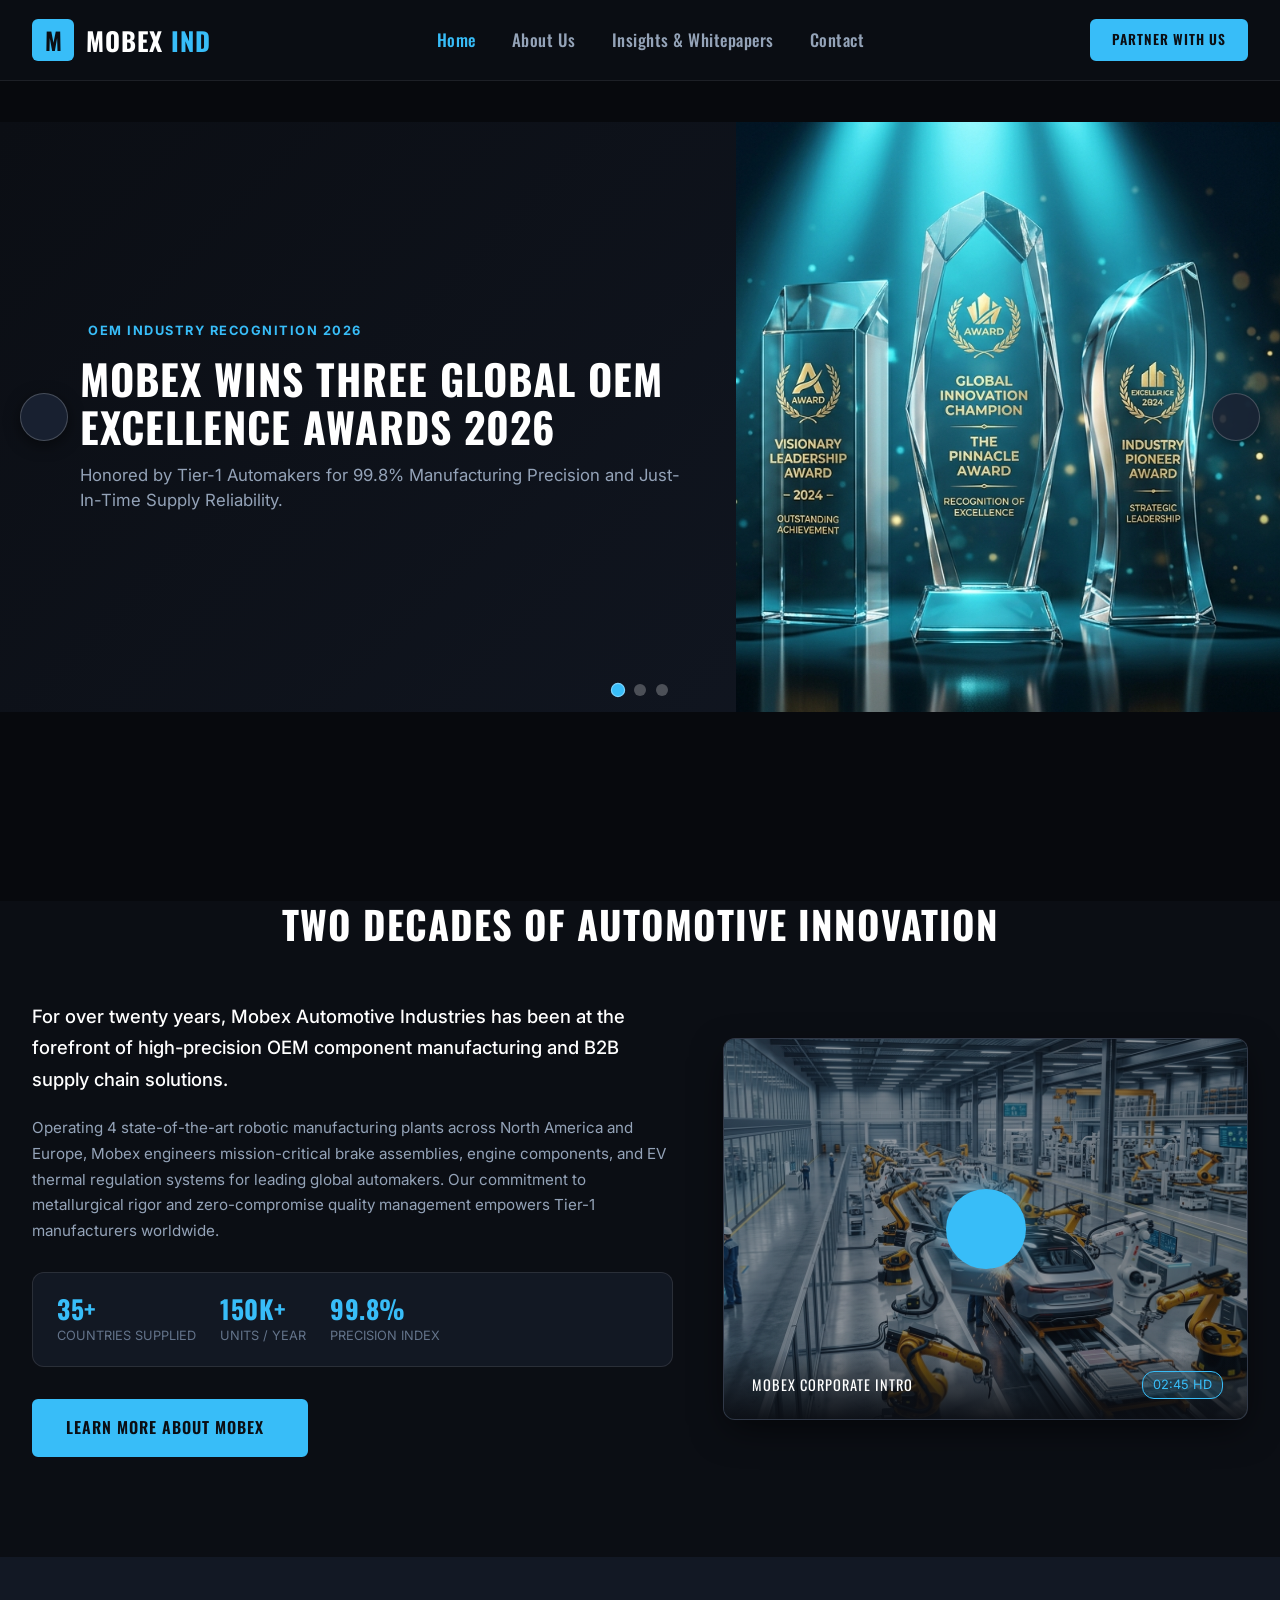
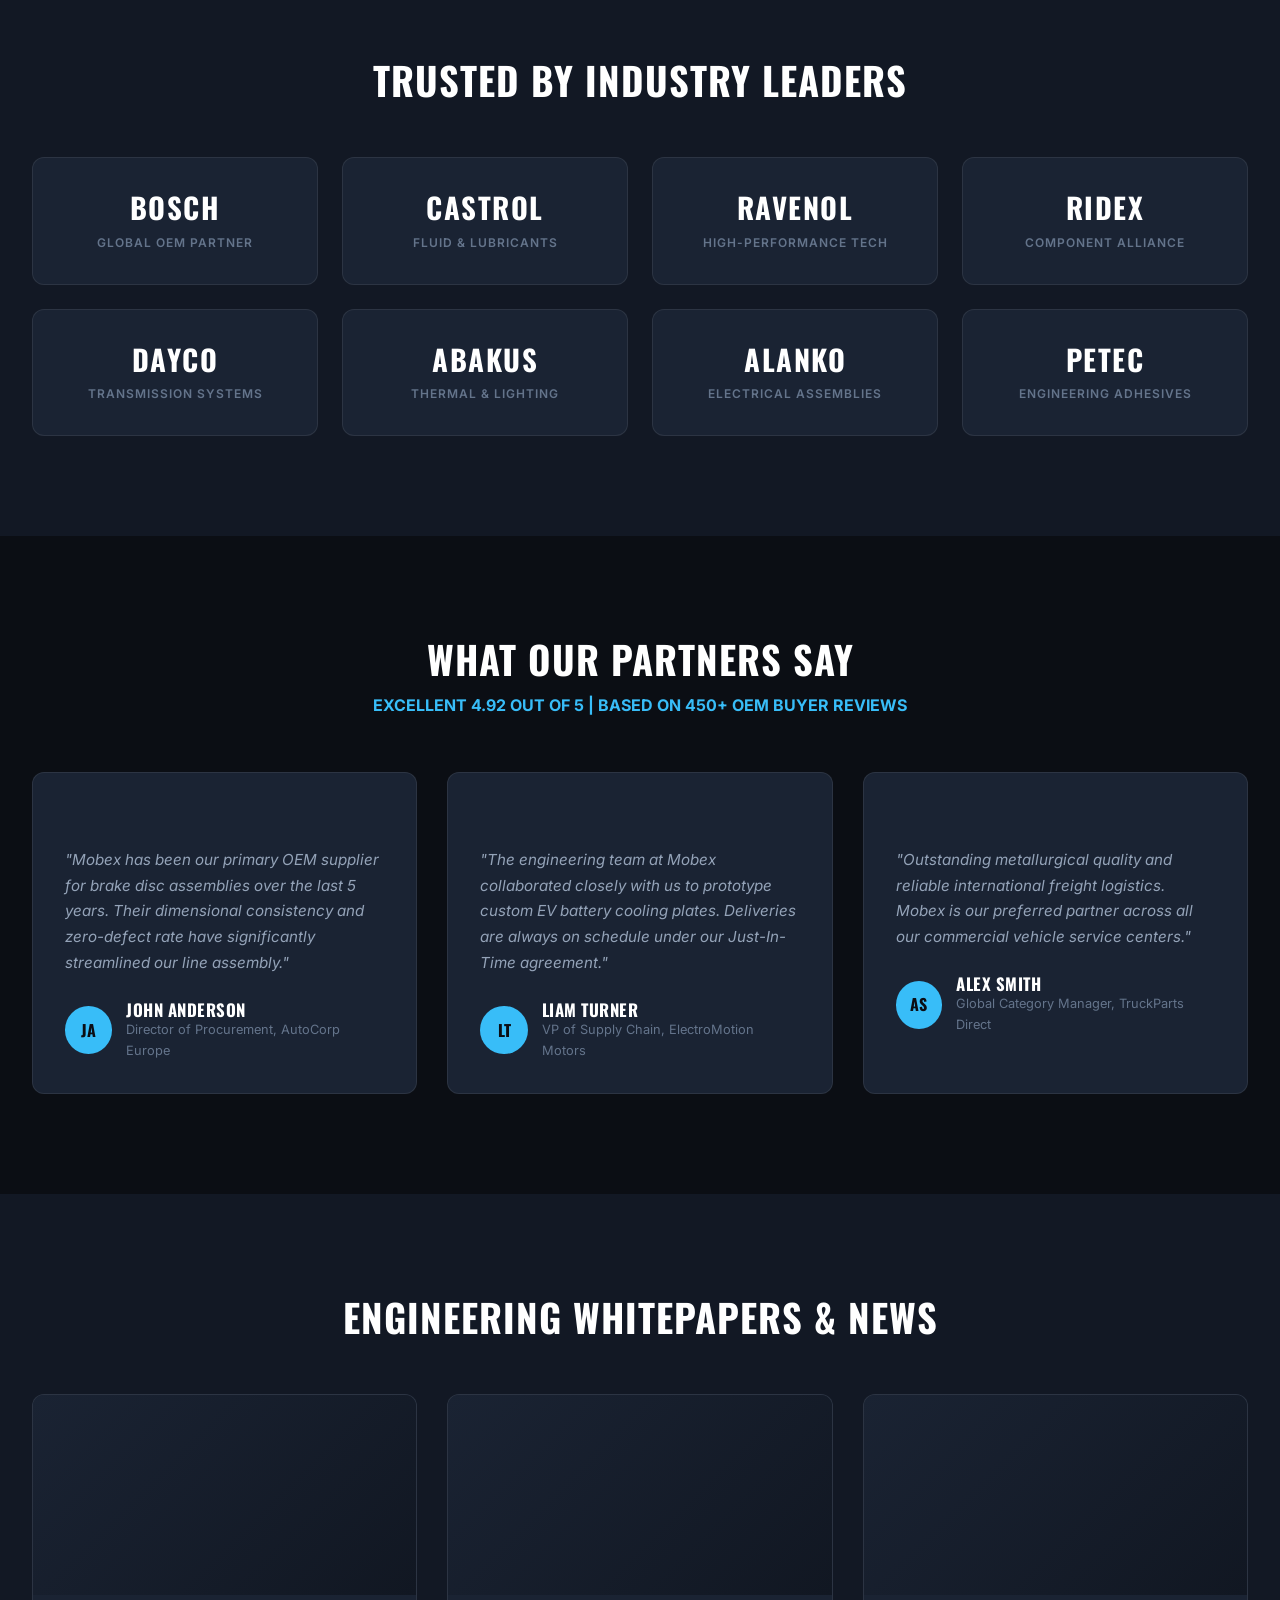
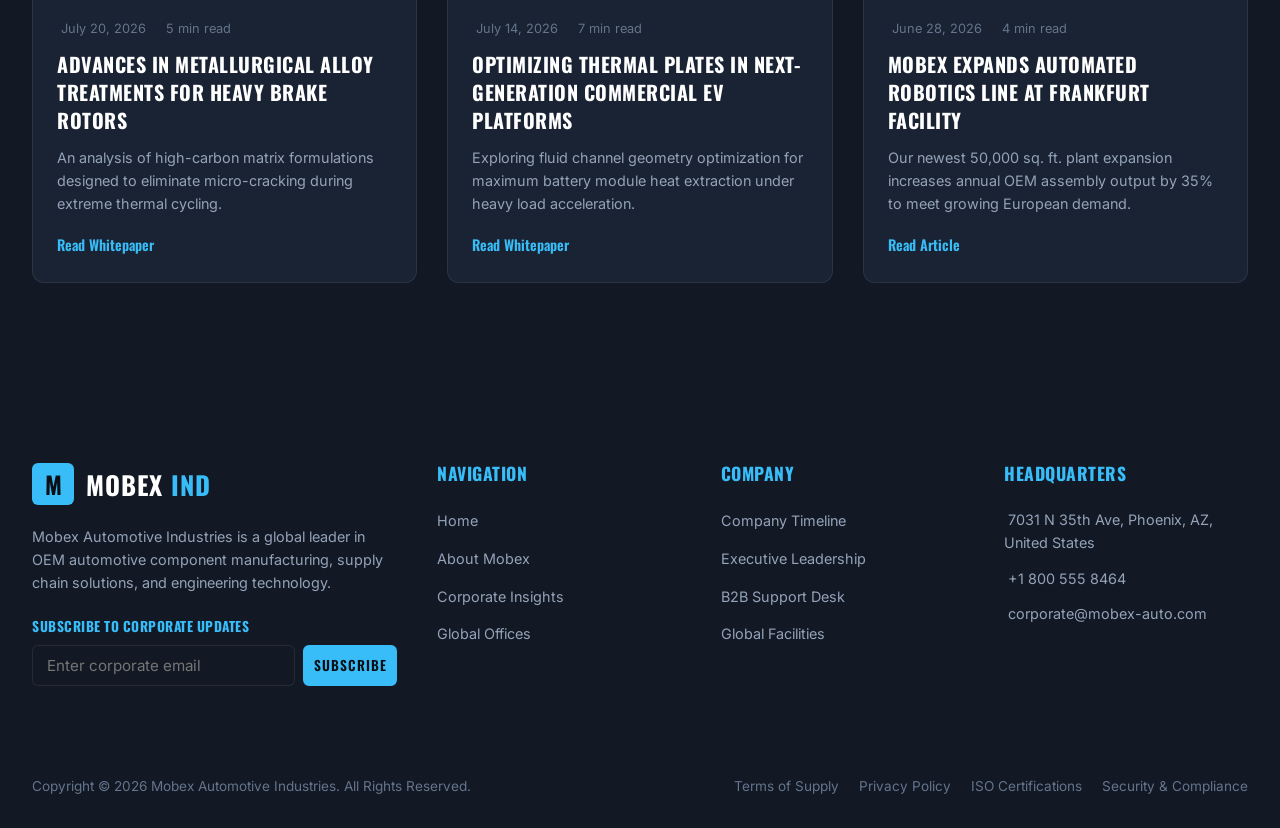
==== index.html @ 30761cf6 "Initial commit - Mobex Corporate Portfolio (Dark Theme)" ====
<!DOCTYPE html>
<html lang="en">
<head>
  <meta charset="UTF-8">
  <meta name="viewport" content="width=device-width, initial-scale=1.0">
  <title>Mobex Automotive Industries | Global OEM Auto Parts & Corporate Portfolio</title>
  <meta name="description" content="Mobex Automotive Industries is a premier manufacturer and B2B global distributor of OEM auto parts, brake assemblies, engine components, and thermal systems.">
  <link rel="stylesheet" href="css/style.css?v=2026_v100">
  <link rel="stylesheet" href="https://cdnjs.cloudflare.com/ajax/libs/font-awesome/6.4.0/css/all.min.css">
</head>
<body>

  <!-- MAIN HEADER & NAVIGATION -->
  <header class="main-header">
    <div class="container header-inner">
      <a href="index.html" class="brand-logo">
        <div class="logo-icon">M</div>
        <div class="logo-text">MOBEX <span>IND</span></div>
      </a>
      
      <nav class="nav-menu">
        <a href="index.html" class="nav-link active">Home</a>
        <a href="about.html" class="nav-link">About Us</a>
        <a href="blog-post.html" class="nav-link">Insights & Whitepapers</a>
        <a href="contact.html" class="nav-link">Contact</a>
      </nav>
      
      <div class="header-actions">
        <a href="contact.html" class="et-button small">Partner With Us</a>
      </div>
      
      <button class="mobile-menu-toggle" id="mobile-toggle-btn" aria-label="Toggle Navigation Menu">
        <i class="fa-solid fa-bars"></i>
      </button>
    </div>
  </header>

  <!-- MOBILE OFF-CANVAS DRAWER -->
  <div class="drawer-overlay" id="drawer-overlay"></div>
  <div class="mobile-drawer" id="mobile-drawer">
    <div>
      <div class="drawer-header">
        <div class="brand-logo">
          <div class="logo-icon">M</div>
          <div class="logo-text">MOBEX <span>IND</span></div>
        </div>
        <button class="drawer-close" id="drawer-close-btn" aria-label="Close Drawer"><i class="fa-solid fa-xmark"></i></button>
      </div>
      <div class="drawer-menu">
        <a href="index.html" class="drawer-link">Home</a>
        <a href="about.html" class="drawer-link">About Us</a>
        <a href="blog-post.html" class="drawer-link">Insights & Whitepapers</a>
        <a href="contact.html" class="drawer-link">Contact</a>
      </div>
    </div>
    <div>
      <a href="contact.html" class="et-button" style="width: 100%;">Partner With Us</a>
    </div>
  </div>

  <main>
    <!-- HERO SLIDESHOW SECTION (~15% SPACING ABOVE, ~30% SPACING BELOW) -->
    <!-- HERO FULL-WIDTH EDGE-TO-EDGE SLIDESHOW SECTION (20% TOP WS | 50% BANNER | 30% BOTTOM WS) -->
    <!-- HERO SECTION (15% TOP SPACER | 65% FULL-WIDTH BANNER SLIDESHOW | 20% BOTTOM SPACER) -->
    <section class="hero-section">
      <div class="hero-top-spacer"></div>
      
      <div class="hero-slider-fullwidth">
        <!-- Slide 1: 3D Crystal OEM Awards -->
        <div class="hero-slide active">
          <div class="hero-banner-inner">
            <div class="hero-text-panel">
              <div class="hero-panel-badge"><i class="fa-solid fa-trophy"></i> OEM INDUSTRY RECOGNITION 2026</div>
              <h1 class="hero-headline">MOBEX WINS THREE GLOBAL OEM EXCELLENCE AWARDS 2026</h1>
              <p class="hero-subtext">Honored by Tier-1 Automakers for 99.8% Manufacturing Precision and Just-In-Time Supply Reliability.</p>
            </div>
            <div class="hero-visual-panel">
              <img src="images/hero_banner_awards_3d.jpg" alt="Mobex Global OEM Awards 2026" class="hero-banner-img">
            </div>
          </div>
        </div>

        <!-- Slide 2: ISO Quality Certification -->
        <div class="hero-slide">
          <div class="hero-banner-inner">
            <div class="hero-text-panel">
              <div class="hero-panel-badge"><i class="fa-solid fa-award"></i> QUALITY MANAGEMENT ACCREDITATION</div>
              <h1 class="hero-headline">IATF 16949 & ISO 9001 ZERO-DEFECT QUALITY CERTIFIED</h1>
              <p class="hero-subtext">Pioneering Cryogenic Alloy Metallurgy and High-Carbon Matrix Component Engineering.</p>
            </div>
            <div class="hero-visual-panel">
              <img src="images/hero_banner_iso_certificate.jpg" alt="Mobex ISO 9001 and IATF Certification" class="hero-banner-img">
            </div>
          </div>
        </div>

        <!-- Slide 3: EV Thermal Innovation -->
        <div class="hero-slide">
          <div class="hero-banner-inner">
            <div class="hero-text-panel">
              <div class="hero-panel-badge"><i class="fa-solid fa-bolt"></i> EV MOBILITY INNOVATION</div>
              <h1 class="hero-headline">NEXT-GENERATION COMMERCIAL EV THERMAL SYSTEMS</h1>
              <p class="hero-subtext">Advanced Micro-Channel Aluminum Cooling Plates Engineered for High-Capacity Fast Charging.</p>
            </div>
            <div class="hero-visual-panel">
              <img src="images/hero_banner_ev_tech.jpg" alt="Mobex Commercial EV Thermal Systems" class="hero-banner-img">
            </div>
          </div>
        </div>

        <!-- Minimal Slider Navigation Arrows & Dots -->
        <button class="hero-nav-arrow prev" aria-label="Previous Slide"><i class="fa-solid fa-chevron-left"></i></button>
        <button class="hero-nav-arrow next" aria-label="Next Slide"><i class="fa-solid fa-chevron-right"></i></button>

        <div class="hero-dots-wrapper">
          <div class="hero-slider-dot active"></div>
          <div class="hero-slider-dot"></div>
          <div class="hero-slider-dot"></div>
        </div>
      </div>

      <div class="hero-bottom-spacer"></div>
    </section>

    <!-- SECTION 2: ABOUT MOBEX (SINGLE HEADING + 2 CONTAINERS: TEXT & VIDEO) -->
    <section class="section-padding" style="padding-top: 0;">
      <div class="container">
        <!-- Section Header with Single Heading (No Subtitle, No Underline Line) -->
        <div class="section-header">
          <h2 class="section-title">TWO DECADES OF AUTOMOTIVE INNOVATION</h2>
        </div>

        <div class="about-dual-grid">
          <!-- Left Container: Corporate Text -->
          <div class="about-text-container">
            <p class="about-intro-lead">For over twenty years, Mobex Automotive Industries has been at the forefront of high-precision OEM component manufacturing and B2B supply chain solutions.</p>
            
            <p class="about-intro-body">Operating 4 state-of-the-art robotic manufacturing plants across North America and Europe, Mobex engineers mission-critical brake assemblies, engine components, and EV thermal regulation systems for leading global automakers. Our commitment to metallurgical rigor and zero-compromise quality management empowers Tier-1 manufacturers worldwide.</p>
            
            <div class="about-metrics-ribbon">
              <div class="metric-pill">
                <h4>35+</h4>
                <p>Countries Supplied</p>
              </div>
              <div class="metric-pill">
                <h4>150K+</h4>
                <p>Units / Year</p>
              </div>
              <div class="metric-pill">
                <h4>99.8%</h4>
                <p>Precision Index</p>
              </div>
            </div>

            <div>
              <a href="about.html" class="et-button">Learn More About Mobex <i class="fa-solid fa-arrow-right"></i></a>
            </div>
          </div>

          <!-- Right Container: Video Showcase Option -->
          <div>
            <div class="about-video-container" id="company-video-wrapper">
              <div class="video-poster-wrapper">
                <img src="images/hero_slide_1.jpg" alt="Mobex Corporate Manufacturing Plant Video" class="video-bg-image">
                <div class="video-play-btn" id="company-video-play-btn" aria-label="Play Corporate Intro Video">
                  <i class="fa-solid fa-play"></i>
                </div>
                <div class="video-info-overlay">
                  <div class="video-badge"><i class="fa-solid fa-film highlight"></i> MOBEX CORPORATE INTRO</div>
                  <div class="video-duration">02:45 HD</div>
                </div>
              </div>
            </div>
          </div>
        </div>
      </div>
    </section>

    <!-- OEM BRAND PARTNERS GRID (4 CARDS PER ROW) -->
    <section class="section-padding" style="background: var(--bg-secondary);">
      <div class="container">
        <div class="section-header">
          <h2 class="section-title">TRUSTED BY INDUSTRY LEADERS</h2>
        </div>
        
        <div class="brand-grid-4col">
          <div class="brand-logo-card">
            <div class="brand-name">BOSCH</div>
            <div class="brand-tag">Global OEM Partner</div>
          </div>
          <div class="brand-logo-card">
            <div class="brand-name">CASTROL</div>
            <div class="brand-tag">Fluid & Lubricants</div>
          </div>
          <div class="brand-logo-card">
            <div class="brand-name">RAVENOL</div>
            <div class="brand-tag">High-Performance Tech</div>
          </div>
          <div class="brand-logo-card">
            <div class="brand-name">RIDEX</div>
            <div class="brand-tag">Component Alliance</div>
          </div>

          <div class="brand-logo-card">
            <div class="brand-name">DAYCO</div>
            <div class="brand-tag">Transmission Systems</div>
          </div>
          <div class="brand-logo-card">
            <div class="brand-name">ABAKUS</div>
            <div class="brand-tag">Thermal & Lighting</div>
          </div>
          <div class="brand-logo-card">
            <div class="brand-name">ALANKO</div>
            <div class="brand-tag">Electrical Assemblies</div>
          </div>
          <div class="brand-logo-card">
            <div class="brand-name">PETEC</div>
            <div class="brand-tag">Engineering Adhesives</div>
          </div>
        </div>
      </div>
    </section>

    <!-- CLIENT TESTIMONIALS (`et_testimonials`) -->
    <section class="section-padding">
      <div class="container">
        <div class="section-header">
          <h2 class="section-title">WHAT OUR PARTNERS SAY</h2>
          <p style="color: var(--accent-gold); font-weight: 700; margin-top: 10px;">EXCELLENT 4.92 OUT OF 5 | BASED ON 450+ OEM BUYER REVIEWS</p>
        </div>
        
        <div class="testimonials-grid">
          <div class="testimonials-item">
            <div class="testimonial-rating">
              <i class="fa-solid fa-star"></i><i class="fa-solid fa-star"></i><i class="fa-solid fa-star"></i><i class="fa-solid fa-star"></i><i class="fa-solid fa-star"></i>
            </div>
            <p class="testimonial-text">"Mobex has been our primary OEM supplier for brake disc assemblies over the last 5 years. Their dimensional consistency and zero-defect rate have significantly streamlined our line assembly."</p>
            <div class="testimonial-author">
              <div class="author-avatar">JA</div>
              <div class="author-info">
                <h5>John Anderson</h5>
                <p>Director of Procurement, AutoCorp Europe</p>
              </div>
            </div>
          </div>

          <div class="testimonials-item">
            <div class="testimonial-rating">
              <i class="fa-solid fa-star"></i><i class="fa-solid fa-star"></i><i class="fa-solid fa-star"></i><i class="fa-solid fa-star"></i><i class="fa-solid fa-star"></i>
            </div>
            <p class="testimonial-text">"The engineering team at Mobex collaborated closely with us to prototype custom EV battery cooling plates. Deliveries are always on schedule under our Just-In-Time agreement."</p>
            <div class="testimonial-author">
              <div class="author-avatar">LT</div>
              <div class="author-info">
                <h5>Liam Turner</h5>
                <p>VP of Supply Chain, ElectroMotion Motors</p>
              </div>
            </div>
          </div>

          <div class="testimonials-item">
            <div class="testimonial-rating">
              <i class="fa-solid fa-star"></i><i class="fa-solid fa-star"></i><i class="fa-solid fa-star"></i><i class="fa-solid fa-star"></i><i class="fa-solid fa-star"></i>
            </div>
            <p class="testimonial-text">"Outstanding metallurgical quality and reliable international freight logistics. Mobex is our preferred partner across all our commercial vehicle service centers."</p>
            <div class="testimonial-author">
              <div class="author-avatar">AS</div>
              <div class="author-info">
                <h5>Alex Smith</h5>
                <p>Global Category Manager, TruckParts Direct</p>
              </div>
            </div>
          </div>
        </div>
      </div>
    </section>

    <!-- RECENT INSIGHTS & BLOG SECTION -->
    <section class="section-padding" style="background: var(--bg-secondary);">
      <div class="container">
        <div class="section-header">
          <h2 class="section-title">ENGINEERING WHITEPAPERS & NEWS</h2>
        </div>
        
        <div class="blog-grid">
          <div class="blog-card" onclick="window.location.href='blog-post.html'">
            <div class="blog-thumb-placeholder"><i class="fa-solid fa-newspaper fa-2x"></i></div>
            <div class="blog-content">
              <div class="blog-meta">
                <span><i class="fa-regular fa-calendar"></i> July 20, 2026</span>
                <span><i class="fa-regular fa-clock"></i> 5 min read</span>
              </div>
              <h3 class="blog-title">Advances in Metallurgical Alloy Treatments for Heavy Brake Rotors</h3>
              <p class="blog-excerpt">An analysis of high-carbon matrix formulations designed to eliminate micro-cracking during extreme thermal cycling.</p>
              <a href="blog-post.html" class="read-more-link">Read Whitepaper <i class="fa-solid fa-chevron-right"></i></a>
            </div>
          </div>

          <div class="blog-card" onclick="window.location.href='blog-post.html'">
            <div class="blog-thumb-placeholder"><i class="fa-solid fa-charging-station fa-2x"></i></div>
            <div class="blog-content">
              <div class="blog-meta">
                <span><i class="fa-regular fa-calendar"></i> July 14, 2026</span>
                <span><i class="fa-regular fa-clock"></i> 7 min read</span>
              </div>
              <h3 class="blog-title">Optimizing Thermal Plates in Next-Generation Commercial EV Platforms</h3>
              <p class="blog-excerpt">Exploring fluid channel geometry optimization for maximum battery module heat extraction under heavy load acceleration.</p>
              <a href="blog-post.html" class="read-more-link">Read Whitepaper <i class="fa-solid fa-chevron-right"></i></a>
            </div>
          </div>

          <div class="blog-card" onclick="window.location.href='blog-post.html'">
            <div class="blog-thumb-placeholder"><i class="fa-solid fa-industry fa-2x"></i></div>
            <div class="blog-content">
              <div class="blog-meta">
                <span><i class="fa-regular fa-calendar"></i> June 28, 2026</span>
                <span><i class="fa-regular fa-clock"></i> 4 min read</span>
              </div>
              <h3 class="blog-title">Mobex Expands Automated Robotics Line at Frankfurt Facility</h3>
              <p class="blog-excerpt">Our newest 50,000 sq. ft. plant expansion increases annual OEM assembly output by 35% to meet growing European demand.</p>
              <a href="blog-post.html" class="read-more-link">Read Article <i class="fa-solid fa-chevron-right"></i></a>
            </div>
          </div>
        </div>
      </div>
    </section>
  </main>

  <!-- CORPORATE FOOTER -->
  <footer class="et-footer">
    <div class="container">
      <div class="footer-grid">
        <!-- Col 1 -->
        <div>
          <div class="brand-logo" style="margin-bottom: 20px;">
            <div class="logo-icon">M</div>
            <div class="logo-text">MOBEX <span>IND</span></div>
          </div>
          <p style="color: var(--text-muted); font-size: 0.9rem; margin-bottom: 24px; line-height: 1.6;">Mobex Automotive Industries is a global leader in OEM automotive component manufacturing, supply chain solutions, and engineering technology.</p>
          
          <!-- Newsletter Form -->
          <div style="margin-top: 20px;">
            <h5 style="font-size: 0.85rem; color: var(--accent-gold); margin-bottom: 10px; text-transform: uppercase;">Subscribe to Corporate Updates</h5>
            <form id="newsletter-form">
              <div style="display: flex; gap: 8px;">
                <input type="email" placeholder="Enter corporate email" class="form-input" style="padding: 10px 14px;" required>
                <button type="submit" class="et-button small">Subscribe</button>
              </div>
              <div class="alert-banner" id="newsletter-alert" style="margin-top: 10px;"></div>
            </form>
          </div>
        </div>

        <!-- Col 2 -->
        <div class="footer-col">
          <h4>Navigation</h4>
          <ul class="footer-links">
            <li><a href="index.html">Home</a></li>
            <li><a href="about.html">About Mobex</a></li>
            <li><a href="blog-post.html">Corporate Insights</a></li>
            <li><a href="contact.html">Global Offices</a></li>
          </ul>
        </div>

        <!-- Col 3 -->
        <div class="footer-col">
          <h4>Company</h4>
          <ul class="footer-links">
            <li><a href="about.html#timeline">Company Timeline</a></li>
            <li><a href="about.html#team">Executive Leadership</a></li>
            <li><a href="contact.html">B2B Support Desk</a></li>
            <li><a href="contact.html">Global Facilities</a></li>
          </ul>
        </div>

        <!-- Col 4 -->
        <div class="footer-col">
          <h4>Headquarters</h4>
          <p style="color: var(--text-muted); font-size: 0.9rem; margin-bottom: 12px;"><i class="fa-solid fa-location-dot highlight"></i> 7031 N 35th Ave, Phoenix, AZ, United States</p>
          <p style="color: var(--text-muted); font-size: 0.9rem; margin-bottom: 12px;"><i class="fa-solid fa-phone highlight"></i> +1 800 555 8464</p>
          <p style="color: var(--text-muted); font-size: 0.9rem;"><i class="fa-solid fa-envelope highlight"></i> corporate@mobex-auto.com</p>
        </div>
      </div>

      <div class="footer-bottom">
        <p>Copyright © 2026 Mobex Automotive Industries. All Rights Reserved.</p>
        <div style="display: flex; gap: 20px;">
          <a href="#">Terms of Supply</a>
          <a href="#">Privacy Policy</a>
          <a href="#">ISO Certifications</a>
          <a href="#">Security & Compliance</a>
        </div>
      </div>
    </div>
  </footer>

  <!-- MOBILE BOTTOM STICKY DOCK (`sticky-dashboard`) -->
  <div class="sticky-dashboard">
    <div class="dock-items">
      <a href="index.html" class="dock-item active">
        <i class="fa-solid fa-house dock-icon"></i>
        <span>Home</span>
      </a>
      <a href="about.html" class="dock-item">
        <i class="fa-solid fa-building dock-icon"></i>
        <span>About</span>
      </a>
      <a href="blog-post.html" class="dock-item">
        <i class="fa-solid fa-newspaper dock-icon"></i>
        <span>Insights</span>
      </a>
      <a href="contact.html" class="dock-item">
        <i class="fa-solid fa-envelope dock-icon"></i>
        <span>Contact</span>
      </a>
    </div>
  </div>

  <script src="js/main.js"></script>
</body>
</html>
---- css/style.css ----
/* -------------------------------------------------------------------
 * MOBEX AUTOMOTIVE INDUSTRIES - MASTER CORPORATE DESIGN SYSTEM
 * DARK & SKY BLUE THEME (PRODUCTION AUDITED & STANDARDIZED)
 * ------------------------------------------------------------------- */

@import url('https://fonts.googleapis.com/css2?family=Inter:wght@300;400;500;600;700&family=Oswald:wght@400;500;600;700&display=swap');

:root {
  /* Color Tokens */
  --bg-primary: #0B0E14;
  --bg-secondary: #121824;
  --bg-card: #1A2333;
  --bg-card-hover: #222C3E;
  --bg-glass: rgba(26, 35, 51, 0.85);
  
  --accent-gold: #38BDF8; /* Primary Sky Blue Accent */
  --accent-gold-bright: #7DD3FC;
  --accent-gold-dark: #0284C7;
  --accent-gold-glow: rgba(56, 189, 248, 0.25);
  
  --text-main: #FFFFFF;
  --text-muted: #94A3B8;
  --text-dim: #64748B;
  
  --border-light: rgba(255, 255, 255, 0.08);
  --border-accent: rgba(56, 189, 248, 0.35);
  
  /* Fonts */
  --font-heading: 'Oswald', sans-serif;
  --font-body: 'Inter', sans-serif;
  
  /* System Spacing & Geometry */
  --container-width: 1280px;
  --radius-sm: 6px;
  --radius-md: 12px;
  --radius-lg: 16px;
  
  /* Shadows */
  --shadow-main: 0 12px 36px -6px rgba(0, 0, 0, 0.6);
  --shadow-glow: 0 0 25px rgba(56, 189, 248, 0.25);
  --glass-border: 1px solid rgba(255, 255, 255, 0.1);
  
  --transition-fast: 0.2s ease;
  --transition-normal: 0.35s ease;
  --transition-slow: 0.6s cubic-bezier(0.4, 0, 0.2, 1);
}

/* Reset & Base */
*, *::before, *::after {
  box-sizing: border-box;
  margin: 0;
  padding: 0;
}

html {
  scroll-behavior: smooth;
  font-size: 16px;
}

body {
  background-color: var(--bg-primary);
  color: var(--text-main);
  font-family: var(--font-body);
  line-height: 1.6;
  overflow-x: hidden;
  -webkit-font-smoothing: antialiased;
}

a {
  color: inherit;
  text-decoration: none;
  transition: color var(--transition-fast);
}

ul {
  list-style: none;
}

img {
  max-width: 100%;
  height: auto;
  display: block;
}

/* -------------------------------------------------------------------
 * TYPOGRAPHY & ZERO-UNDERLINE STRIKE ENGINE
 * ------------------------------------------------------------------- */
h1, h2, h3, h4, h5, h6,
.section-title,
.section-subtitle,
.widget-title,
.icon-box-title,
.blog-title,
.person-name,
.brand-name,
.timeline-year,
.banner-title,
.hero-title,
.hero-headline,
.post-title,
.footer-col h4 {
  font-family: var(--font-heading);
  text-transform: uppercase;
  letter-spacing: 0.5px;
  color: var(--text-main);
  line-height: 1.2;
  border: none !important;
  border-top: none !important;
  border-bottom: none !important;
  text-decoration: none !important;
  box-shadow: none !important;
  outline: none !important;
}

/* Global Pseudo-Element Line Removal */
*:before, *:after,
h1:before, h1:after,
h2:before, h2:after,
h3:before, h3:after,
h4:before, h4:after,
h5:before, h5:after,
h6:before, h6:after,
.section-title:before, .section-title:after,
.section-subtitle:before, .section-subtitle:after,
.section-header:before, .section-header:after,
.nav-link:before, .nav-link:after,
.nav-link.active:before, .nav-link.active:after,
.widget-title:before, .widget-title:after,
.icon-box-title:before, .icon-box-title:after,
.blog-title:before, .blog-title:after,
.person-name:before, .person-name:after,
.brand-name:before, .brand-name:after,
.timeline-year:before, .timeline-year:after,
.banner-title:before, .banner-title:after,
.hero-title:before, .hero-title:after,
.footer-col h4:before, .footer-col h4:after,
.title-line, .heading-line, .line, .divider {
  content: none !important;
  display: none !important;
  width: 0 !important;
  height: 0 !important;
  border: none !important;
  background: none !important;
  box-shadow: none !important;
  outline: none !important;
}

.highlight {
  color: var(--accent-gold);
}

/* Standardized Container & Layout System */
.container {
  max-width: var(--container-width);
  margin: 0 auto;
  padding: 0 32px;
}

.section-padding {
  padding: 100px 0;
}

.section-header {
  text-align: center;
  margin-bottom: 54px;
  display: flex;
  flex-direction: column;
  align-items: center;
  justify-content: center;
  border: none !important;
}

.section-subtitle {
  font-size: 0.85rem;
  font-weight: 700;
  color: var(--accent-gold);
  text-transform: uppercase;
  letter-spacing: 2.5px;
  margin-bottom: 12px;
  display: block;
  text-align: center;
}

.section-title {
  font-size: 2.4rem;
  font-weight: 700;
  text-align: center;
  text-transform: uppercase;
  letter-spacing: 1px;
  border: none !important;
}

/* Standardized Button Component */
.et-button {
  display: inline-flex;
  align-items: center;
  justify-content: center;
  gap: 10px;
  padding: 14px 32px;
  font-family: var(--font-heading);
  font-size: 1rem;
  font-weight: 600;
  text-transform: uppercase;
  letter-spacing: 1px;
  color: #0B0E14;
  background: var(--accent-gold);
  border: 2px solid var(--accent-gold);
  border-radius: var(--radius-sm);
  cursor: pointer;
  position: relative;
  overflow: hidden;
  transition: all var(--transition-normal);
  z-index: 1;
}

.et-button::before {
  content: '';
  position: absolute;
  top: 0;
  left: -100%;
  width: 100%;
  height: 100%;
  background: var(--accent-gold-bright);
  transition: left var(--transition-normal);
  z-index: -1;
}

.et-button:hover::before {
  left: 0;
}

.et-button:hover {
  transform: translateY(-2px);
  box-shadow: 0 0 20px rgba(56, 189, 248, 0.4);
  color: #0B0E14;
}

.et-button.outline {
  background: transparent;
  color: var(--text-main);
  border-color: var(--border-light);
}

.et-button.outline:hover {
  border-color: var(--accent-gold);
  color: var(--accent-gold);
  background: rgba(56, 189, 248, 0.05);
}

.et-button.small {
  padding: 8px 20px;
  font-size: 0.85rem;
}

/* -------------------------------------------------------------------
 * MAIN HEADER & NAVIGATION (STICKY AT TOP 0)
 * ------------------------------------------------------------------- */
.top-announcement-bar {
  display: none !important;
}

.main-header {
  position: sticky;
  top: 0;
  left: 0;
  width: 100%;
  background: rgba(11, 14, 20, 0.94);
  backdrop-filter: blur(14px);
  border-bottom: 1px solid var(--border-light);
  z-index: 1000;
  transition: all var(--transition-normal);
}

.header-inner {
  display: flex;
  align-items: center;
  justify-content: space-between;
  height: 80px;
}

.brand-logo {
  display: flex;
  align-items: center;
  gap: 12px;
}

.logo-icon {
  width: 42px;
  height: 42px;
  background: var(--accent-gold);
  border-radius: var(--radius-sm);
  display: flex;
  align-items: center;
  justify-content: center;
  font-family: var(--font-heading);
  font-size: 1.5rem;
  font-weight: 700;
  color: #0B0E14;
}

.logo-text {
  font-family: var(--font-heading);
  font-size: 1.6rem;
  font-weight: 700;
  letter-spacing: 1px;
  color: var(--text-main);
}

.logo-text span {
  color: var(--accent-gold);
}

.nav-menu {
  display: flex;
  align-items: center;
  gap: 36px;
}

.nav-link {
  font-family: var(--font-heading);
  font-size: 1.05rem;
  font-weight: 500;
  letter-spacing: 0.5px;
  color: var(--text-muted);
  padding: 8px 0;
  transition: color var(--transition-fast);
  border-bottom: none !important;
}

.nav-link:hover, .nav-link.active {
  color: var(--accent-gold) !important;
  border-bottom: none !important;
  text-decoration: none !important;
}

.header-actions {
  display: flex;
  align-items: center;
  gap: 16px;
}

.mobile-menu-toggle {
  display: none;
  background: transparent;
  border: none;
  color: var(--text-main);
  font-size: 1.8rem;
  cursor: pointer;
}

/* Mobile Off-Canvas Drawer */
.mobile-drawer {
  position: fixed;
  top: 0;
  right: -100%;
  width: 320px;
  height: 100vh;
  background: var(--bg-secondary);
  border-left: var(--glass-border);
  z-index: 2000;
  padding: 40px 24px;
  transition: right var(--transition-normal);
  display: flex;
  flex-direction: column;
  justify-content: space-between;
}

.mobile-drawer.active {
  right: 0;
}

.drawer-header {
  display: flex;
  justify-content: space-between;
  align-items: center;
  margin-bottom: 40px;
}

.drawer-close {
  background: transparent;
  border: none;
  color: var(--text-muted);
  font-size: 1.8rem;
  cursor: pointer;
}

.drawer-menu {
  display: flex;
  flex-direction: column;
  gap: 20px;
}

.drawer-link {
  font-family: var(--font-heading);
  font-size: 1.3rem;
  color: var(--text-main);
}

.drawer-link:hover {
  color: var(--accent-gold);
}

.drawer-overlay {
  position: fixed;
  top: 0;
  left: 0;
  width: 100vw;
  height: 100vh;
  background: rgba(0, 0, 0, 0.7);
  backdrop-filter: blur(4px);
  z-index: 1999;
  opacity: 0;
  visibility: hidden;
  transition: all var(--transition-normal);
}

.drawer-overlay.active {
  opacity: 1;
  visibility: visible;
}

/* -------------------------------------------------------------------
 * HERO SECTION (5% TOP WS | 72% BANNER | 23% BOTTOM WS)
 * ASYMMETRIC BANNER COMPOSITION (TEXT PANEL LEFT | 3D AWARDS RIGHT)
 * ------------------------------------------------------------------- */
.hero-section {
  width: 100vw;
  max-width: 100%;
  height: calc(100vh - 80px);
  min-height: 650px;
  padding: 0 !important;
  margin: 0 !important;
  position: relative;
  overflow: hidden;
  display: flex;
  flex-direction: column;
  background: #07090D;
}

.hero-top-spacer {
  flex: 0 0 5%;
  height: 5%;
  width: 100%;
  background: transparent;
}

.hero-slider-fullwidth {
  flex: 0 0 72%;
  height: 72%;
  width: 100%;
  position: relative;
  overflow: hidden;
}

.hero-bottom-spacer {
  flex: 0 0 23%;
  height: 23%;
  width: 100%;
  background: transparent;
}

.hero-slide {
  position: absolute;
  top: 0;
  left: 0;
  width: 100%;
  height: 100%;
  opacity: 0;
  visibility: hidden;
  transition: opacity 0.7s ease, visibility 0.7s ease;
}

.hero-slide.active {
  opacity: 1;
  visibility: visible;
}

.hero-banner-inner {
  width: 100%;
  height: 100%;
  display: grid;
  grid-template-columns: 1.15fr 0.85fr;
  align-items: center;
  position: relative;
  background: linear-gradient(135deg, #0B0E14 0%, #121824 100%);
}

.hero-text-panel {
  padding: 0 40px 0 80px;
  z-index: 10;
  display: flex;
  flex-direction: column;
  justify-content: center;
  text-align: left;
}

.hero-panel-badge {
  display: inline-flex;
  align-items: center;
  gap: 8px;
  font-size: 0.8rem;
  font-weight: 700;
  letter-spacing: 1.5px;
  text-transform: uppercase;
  color: var(--accent-gold);
  margin-bottom: 14px;
}

.hero-headline {
  font-family: var(--font-heading);
  font-size: 2.6rem;
  font-weight: 700;
  color: #FFFFFF;
  letter-spacing: 1px;
  text-transform: uppercase;
  line-height: 1.15;
  margin-bottom: 12px;
  max-width: 680px;
}

.hero-subtext {
  font-family: var(--font-body);
  font-size: 1.05rem;
  font-weight: 400;
  color: var(--text-muted);
  line-height: 1.5;
  max-width: 650px;
}

.hero-visual-panel {
  position: relative;
  width: 100%;
  height: 100%;
  overflow: hidden;
  display: flex;
  align-items: center;
  justify-content: center;
}

.hero-banner-img {
  width: 100%;
  height: 100%;
  object-fit: cover;
  object-position: right center;
  transition: transform 6s ease-out;
}

.hero-slide.active .hero-banner-img {
  transform: scale(1.04);
}

.hero-slider-fullwidth .hero-nav-arrow {
  width: 48px;
  height: 48px;
  border-radius: 50%;
  background: rgba(26, 35, 51, 0.9);
  border: 1px solid rgba(255, 255, 255, 0.2);
  color: #FFFFFF;
  display: flex;
  align-items: center;
  justify-content: center;
  font-size: 1.2rem;
  cursor: pointer;
  position: absolute;
  top: 50%;
  transform: translateY(-50%);
  z-index: 25;
  transition: all 0.3s ease;
  box-shadow: 0 4px 15px rgba(0, 0, 0, 0.5);
}

.hero-slider-fullwidth .hero-nav-arrow:hover {
  background: var(--accent-gold);
  color: #0B0E14;
  border-color: var(--accent-gold);
}

.hero-slider-fullwidth .hero-nav-arrow.prev {
  left: 20px;
}

.hero-slider-fullwidth .hero-nav-arrow.next {
  right: 20px;
}

.hero-slider-fullwidth .hero-dots-wrapper {
  position: absolute;
  bottom: 16px;
  left: 50%;
  transform: translateX(-50%);
  z-index: 25;
  display: flex;
  gap: 10px;
}

.hero-slider-dot {
  width: 12px;
  height: 12px;
  border-radius: 50%;
  background: rgba(255, 255, 255, 0.25);
  border: 1px solid transparent;
  cursor: pointer;
  transition: all var(--transition-normal);
}

.hero-slider-dot.active, .hero-slider-dot:hover {
  background: var(--accent-gold);
  border-color: var(--accent-gold-bright);
  transform: scale(1.2);
}

/* Page Hero Banner (Secondary Pages) */
.hero-tag {
  display: inline-flex;
  align-items: center;
  gap: 8px;
  background: rgba(56, 189, 248, 0.12);
  border: 1px solid var(--accent-gold);
  color: var(--accent-gold);
  padding: 6px 16px;
  border-radius: 30px;
  font-size: 0.8rem;
  font-weight: 700;
  letter-spacing: 1.5px;
  margin-bottom: 20px;
  text-transform: uppercase;
}

.hero-title {
  font-size: 2.8rem;
  font-weight: 700;
  margin-bottom: 16px;
}

.hero-description {
  font-size: 1.05rem;
  color: var(--text-muted);
  max-width: 700px;
  line-height: 1.7;
}

/* -------------------------------------------------------------------
 * ABOUT SECTION (2 CONTAINERS: TEXT & VIDEO)
 * ------------------------------------------------------------------- */
.about-dual-grid {
  display: grid;
  grid-template-columns: 1.1fr 0.9fr;
  gap: 50px;
  align-items: center;
}

.about-intro-lead {
  font-size: 1.15rem;
  color: var(--text-main);
  line-height: 1.7;
  margin-bottom: 20px;
  font-weight: 500;
}

.about-intro-body {
  font-size: 0.95rem;
  color: var(--text-muted);
  line-height: 1.7;
  margin-bottom: 28px;
}

.about-metrics-ribbon {
  display: flex;
  gap: 24px;
  margin-bottom: 32px;
  padding: 20px 24px;
  background: rgba(26, 35, 51, 0.5);
  border-radius: var(--radius-md);
  border: var(--glass-border);
}

.metric-pill h4 {
  font-size: 1.6rem;
  color: var(--accent-gold);
  margin-bottom: 2px;
}

.metric-pill p {
  font-size: 0.8rem;
  color: var(--text-dim);
  text-transform: uppercase;
}

/* Video Showcase Box */
.about-video-container {
  position: relative;
  border-radius: var(--radius-md);
  overflow: hidden;
  border: var(--glass-border);
  background: var(--bg-card);
  box-shadow: var(--shadow-main);
}

.video-poster-wrapper {
  position: relative;
  width: 100%;
  height: 380px;
  background: linear-gradient(135deg, #1A2333 0%, #0B0E14 100%);
  display: flex;
  align-items: center;
  justify-content: center;
  overflow: hidden;
}

.video-bg-image {
  position: absolute;
  top: 0;
  left: 0;
  width: 100%;
  height: 100%;
  object-fit: cover;
  opacity: 0.55;
  transition: transform var(--transition-normal);
}

.about-video-container:hover .video-bg-image {
  transform: scale(1.05);
}

.video-play-btn {
  position: relative;
  z-index: 10;
  width: 80px;
  height: 80px;
  background: var(--accent-gold);
  color: #0B0E14;
  border-radius: 50%;
  display: flex;
  align-items: center;
  justify-content: center;
  font-size: 2rem;
  cursor: pointer;
  box-shadow: 0 0 30px rgba(56, 189, 248, 0.5);
  transition: all var(--transition-normal);
}

.video-play-btn:hover {
  transform: scale(1.1);
  background: var(--accent-gold-bright);
}

.video-info-overlay {
  position: absolute;
  bottom: 0;
  left: 0;
  width: 100%;
  padding: 20px 24px;
  background: linear-gradient(0deg, rgba(11, 14, 20, 0.95) 0%, transparent 100%);
  display: flex;
  justify-content: space-between;
  align-items: center;
  z-index: 10;
}

.video-badge {
  font-family: var(--font-heading);
  font-size: 0.9rem;
  color: var(--text-main);
  letter-spacing: 1px;
}

.video-duration {
  font-size: 0.8rem;
  color: var(--accent-gold);
  background: rgba(56, 189, 248, 0.15);
  padding: 3px 10px;
  border-radius: 12px;
  border: 1px solid var(--accent-gold);
}

/* -------------------------------------------------------------------
 * REUSABLE COMPONENTS: ICON BOXES, BRANDS, TESTIMONIALS, TEAM, BLOG
 * ------------------------------------------------------------------- */

/* Icon Box Grid (4 Columns) */
.icon-box-grid {
  display: grid;
  grid-template-columns: repeat(4, 1fr);
  gap: 28px;
}

.et-icon-box {
  background: var(--bg-card);
  border: 1px solid var(--border-light);
  border-radius: var(--radius-md);
  padding: 32px 24px;
  transition: all var(--transition-normal);
}

.et-icon-box:hover {
  background: var(--bg-card-hover);
  border-color: var(--border-accent);
  transform: translateY(-4px);
}

.icon-box-header {
  margin-bottom: 16px;
}

.icon-box-icon {
  width: 52px;
  height: 52px;
  background: rgba(56, 189, 248, 0.12);
  border: 1px solid var(--accent-gold);
  border-radius: var(--radius-sm);
  color: var(--accent-gold);
  display: flex;
  align-items: center;
  justify-content: center;
  font-size: 1.5rem;
  margin-bottom: 16px;
}

.icon-box-title {
  font-size: 1.25rem;
}

.icon-box-desc {
  font-size: 0.9rem;
  color: var(--text-muted);
  line-height: 1.6;
}

/* Brand Grid (4 Columns) */
.brand-grid-4col {
  display: grid;
  grid-template-columns: repeat(4, 1fr);
  gap: 24px;
}

.brand-logo-card {
  background: var(--bg-card);
  border: 1px solid var(--border-light);
  border-radius: var(--radius-md);
  padding: 32px 20px;
  display: flex;
  flex-direction: column;
  align-items: center;
  justify-content: center;
  gap: 8px;
  text-align: center;
  transition: all var(--transition-normal);
}

.brand-logo-card:hover {
  background: var(--bg-card-hover);
  border-color: var(--border-accent);
  transform: translateY(-4px);
}

.brand-name {
  font-family: var(--font-heading);
  font-size: 1.8rem;
  font-weight: 700;
  color: var(--text-main);
  letter-spacing: 1.5px;
  transition: color var(--transition-fast);
}

.brand-logo-card:hover .brand-name {
  color: var(--accent-gold);
}

.brand-tag {
  font-size: 0.75rem;
  font-weight: 600;
  color: var(--text-dim);
  text-transform: uppercase;
  letter-spacing: 1px;
}

/* Testimonials Grid */
.testimonials-grid {
  display: grid;
  grid-template-columns: repeat(3, 1fr);
  gap: 30px;
}

.testimonials-item {
  background: var(--bg-card);
  border: 1px solid var(--border-light);
  border-radius: var(--radius-md);
  padding: 32px;
  transition: all var(--transition-normal);
}

.testimonials-item:hover {
  border-color: var(--border-accent);
}

.testimonial-rating {
  color: var(--accent-gold);
  font-size: 1rem;
  margin-bottom: 16px;
}

.testimonial-text {
  font-size: 0.95rem;
  color: var(--text-muted);
  font-style: italic;
  margin-bottom: 24px;
  line-height: 1.7;
}

.testimonial-author {
  display: flex;
  align-items: center;
  gap: 14px;
}

.author-avatar {
  width: 48px;
  height: 48px;
  border-radius: 50%;
  background: var(--accent-gold);
  color: #0B0E14;
  font-family: var(--font-heading);
  font-weight: 700;
  display: flex;
  align-items: center;
  justify-content: center;
}

.author-info h5 {
  font-size: 1.05rem;
}

.author-info p {
  font-size: 0.8rem;
  color: var(--text-dim);
}

/* Team Grid (4 Columns) */
.team-grid {
  display: grid;
  grid-template-columns: repeat(4, 1fr);
  gap: 28px;
}

.person-item {
  background: var(--bg-card);
  border: 1px solid var(--border-light);
  border-radius: var(--radius-md);
  overflow: hidden;
  transition: all var(--transition-normal);
}

.person-item:hover {
  transform: translateY(-4px);
  border-color: var(--border-accent);
}

.person-photo-placeholder {
  height: 260px;
  background: linear-gradient(180deg, #1A2333 0%, #111722 100%);
  display: flex;
  align-items: center;
  justify-content: center;
  color: var(--accent-gold);
  font-size: 3.5rem;
}

.person-info {
  padding: 20px;
  text-align: center;
}

.person-name {
  font-size: 1.2rem;
  margin-bottom: 4px;
}

.person-role {
  font-size: 0.85rem;
  color: var(--accent-gold);
  font-weight: 600;
  margin-bottom: 14px;
}

.person-socials {
  display: flex;
  justify-content: center;
  gap: 12px;
  color: var(--text-muted);
}

.person-socials a:hover {
  color: var(--accent-gold);
}

/* Timeline Component */
.timeline-container {
  position: relative;
  max-width: 900px;
  margin: 0 auto;
}

.timeline-container::before {
  content: '';
  position: absolute;
  top: 0;
  bottom: 0;
  left: 50%;
  width: 2px;
  background: var(--border-light);
  transform: translateX(-50%);
}

.timeline-item {
  position: relative;
  margin-bottom: 50px;
  width: 50%;
  padding: 0 40px;
}

.timeline-item.left {
  left: 0;
  text-align: right;
}

.timeline-item.right {
  left: 50%;
  text-align: left;
}

.timeline-node {
  position: absolute;
  top: 0;
  width: 20px;
  height: 20px;
  border-radius: 50%;
  background: var(--accent-gold);
  border: 4px solid var(--bg-primary);
  z-index: 10;
}

.timeline-item.left .timeline-node {
  right: -10px;
}

.timeline-item.right .timeline-node {
  left: -10px;
}

.timeline-card {
  background: var(--bg-card);
  border: 1px solid var(--border-light);
  border-radius: var(--radius-md);
  padding: 24px;
  transition: all var(--transition-normal);
}

.timeline-card:hover {
  border-color: var(--border-accent);
  transform: translateY(-4px);
}

.timeline-year {
  font-family: var(--font-heading);
  font-size: 1.4rem;
  color: var(--accent-gold);
  margin-bottom: 8px;
}

/* Blog & Whitepapers Grid */
.blog-grid {
  display: grid;
  grid-template-columns: repeat(3, 1fr);
  gap: 30px;
}

.blog-card {
  background: var(--bg-card);
  border: 1px solid var(--border-light);
  border-radius: var(--radius-md);
  overflow: hidden;
  transition: all var(--transition-normal);
  cursor: pointer;
}

.blog-card:hover {
  transform: translateY(-4px);
  border-color: var(--border-accent);
}

.blog-thumb-placeholder {
  height: 200px;
  background: linear-gradient(135deg, #1A2333 0%, #111722 100%);
  display: flex;
  align-items: center;
  justify-content: center;
  color: var(--accent-gold);
}

.blog-content {
  padding: 24px;
}

.blog-meta {
  display: flex;
  gap: 16px;
  font-size: 0.8rem;
  color: var(--text-dim);
  margin-bottom: 10px;
}

.blog-title {
  font-size: 1.25rem;
  margin-bottom: 12px;
  line-height: 1.4;
}

.blog-excerpt {
  font-size: 0.9rem;
  color: var(--text-muted);
  margin-bottom: 18px;
}

.read-more-link {
  font-family: var(--font-heading);
  font-size: 0.9rem;
  font-weight: 600;
  color: var(--accent-gold);
  display: inline-flex;
  align-items: center;
  gap: 6px;
}

/* Single Blog Article Layout */
.single-post-grid {
  display: grid;
  grid-template-columns: 2.5fr 1fr;
  gap: 50px;
}

.post-article {
  background: var(--bg-card);
  border: 1px solid var(--border-light);
  border-radius: var(--radius-md);
  padding: 40px;
}

.post-header {
  margin-bottom: 30px;
  padding-bottom: 24px;
}

.post-body p {
  margin-bottom: 20px;
  color: var(--text-muted);
  line-height: 1.8;
}

.post-body blockquote {
  border-left: 4px solid var(--accent-gold);
  padding: 16px 24px;
  background: rgba(56, 189, 248, 0.05);
  font-style: italic;
  margin: 30px 0;
  color: var(--text-main);
  border-radius: 0 var(--radius-sm) var(--radius-sm) 0;
}

.sidebar-widget {
  background: var(--bg-card);
  border: 1px solid var(--border-light);
  border-radius: var(--radius-md);
  padding: 28px;
  margin-bottom: 30px;
}

.widget-title {
  font-size: 1.2rem;
  margin-bottom: 18px;
}

/* Standalone Technical Inquiry Section */
.standalone-inquiry-section {
  background: var(--bg-secondary);
  padding: 80px 0;
  margin-top: 60px;
}

.inquiry-box {
  background: var(--bg-card);
  border: 1px solid var(--border-light);
  border-radius: var(--radius-lg);
  padding: 48px;
  max-width: 960px;
  margin: 0 auto;
}

/* Contact Page Layout & Forms */
.contact-grid {
  display: grid;
  grid-template-columns: 1fr 1.4fr;
  gap: 50px;
}

.form-group {
  margin-bottom: 20px;
}

.form-label {
  display: block;
  font-size: 0.85rem;
  font-weight: 600;
  margin-bottom: 8px;
  text-transform: uppercase;
  color: var(--text-muted);
}

.form-input, .form-textarea, .form-select {
  width: 100%;
  padding: 14px 18px;
  background: var(--bg-secondary);
  border: 1px solid var(--border-light);
  border-radius: var(--radius-sm);
  color: var(--text-main);
  font-family: var(--font-body);
  font-size: 0.95rem;
  outline: none;
  transition: border-color var(--transition-fast);
}

.form-input:focus, .form-textarea:focus, .form-select:focus {
  border-color: var(--accent-gold);
}

.alert-banner {
  padding: 14px 20px;
  border-radius: var(--radius-sm);
  font-size: 0.95rem;
  margin-bottom: 20px;
  display: none;
}

.alert-banner.success {
  background: rgba(34, 197, 94, 0.15);
  border: 1px solid #22C55E;
  color: #4ADE80;
  display: block;
}

.alert-banner.error {
  background: rgba(239, 68, 68, 0.15);
  border: 1px solid #EF4444;
  color: #F87171;
  display: block;
}

/* FAQ Accordion Component */
.et-accordion {
  display: flex;
  flex-direction: column;
  gap: 16px;
}

.accordion-item {
  background: var(--bg-card);
  border: 1px solid var(--border-light);
  border-radius: var(--radius-sm);
  overflow: hidden;
  transition: border-color var(--transition-fast);
}

.accordion-header {
  padding: 20px 24px;
  font-family: var(--font-heading);
  font-size: 1.15rem;
  font-weight: 600;
  cursor: pointer;
  display: flex;
  justify-content: space-between;
  align-items: center;
  transition: color var(--transition-fast);
}

.accordion-header:hover, .accordion-item.active .accordion-header {
  color: var(--accent-gold);
}

.accordion-icon {
  font-size: 1.2rem;
  transition: transform var(--transition-fast);
  color: var(--accent-gold);
}

.accordion-item.active .accordion-icon {
  transform: rotate(45deg);
}

.accordion-body {
  max-height: 0;
  overflow: hidden;
  transition: max-height 0.3s ease, padding 0.3s ease;
  padding: 0 24px;
  color: var(--text-muted);
  font-size: 0.95rem;
}

.accordion-item.active .accordion-body {
  max-height: 200px;
  padding: 0 24px 20px 24px;
}

/* -------------------------------------------------------------------
 * FOOTER & MOBILE STICKY DOCK
 * ------------------------------------------------------------------- */
.et-footer {
  background: var(--bg-secondary);
  padding: 80px 0 30px;
}

.footer-grid {
  display: grid;
  grid-template-columns: 1.5fr repeat(3, 1fr);
  gap: 40px;
  margin-bottom: 60px;
}

.footer-col h4 {
  font-size: 1.1rem;
  margin-bottom: 24px;
  color: var(--accent-gold);
}

.footer-links li {
  margin-bottom: 12px;
}

.footer-links a {
  color: var(--text-muted);
  font-size: 0.9rem;
}

.footer-links a:hover {
  color: var(--accent-gold);
}

.footer-bottom {
  padding-top: 30px;
  display: flex;
  justify-content: space-between;
  align-items: center;
  flex-wrap: wrap;
  gap: 20px;
  font-size: 0.85rem;
  color: var(--text-dim);
}

/* Mobile Navigation Dock */
.sticky-dashboard {
  display: none;
  position: fixed;
  bottom: 0;
  left: 0;
  width: 100%;
  background: var(--bg-card);
  border-top: 1px solid var(--border-light);
  z-index: 1500;
  padding: 10px 0;
}

.dock-items {
  display: flex;
  justify-content: space-around;
  align-items: center;
}

.dock-item {
  display: flex;
  flex-direction: column;
  align-items: center;
  gap: 4px;
  font-size: 0.7rem;
  color: var(--text-muted);
}

.dock-item:hover, .dock-item.active {
  color: var(--accent-gold);
}

.dock-icon {
  font-size: 1.2rem;
}

/* -------------------------------------------------------------------
 * RESPONSIVE BREAKPOINTS (DESKTOP, LAPTOP, TABLET, MOBILE)
 * ------------------------------------------------------------------- */
@media (max-width: 1024px) {
  .hero-text-panel {
    padding: 0 40px;
  }
  .hero-headline {
    font-size: 2rem;
  }
  .about-dual-grid, .single-post-grid, .contact-grid {
    grid-template-columns: 1fr;
  }
  .brand-grid-4col, .icon-box-grid, .team-grid {
    grid-template-columns: repeat(2, 1fr);
  }
  .testimonials-grid, .blog-grid {
    grid-template-columns: 1fr;
  }
  .footer-grid {
    grid-template-columns: 1fr 1fr;
  }
}

@media (max-width: 768px) {
  .container {
    padding: 0 20px;
  }
  .section-padding {
    padding: 70px 0;
  }
  .section-title {
    font-size: 1.8rem;
  }
  .nav-menu, .header-actions {
    display: none;
  }
  .mobile-menu-toggle {
    display: block;
  }
  .hero-slider-fullwidth .hero-nav-arrow {
    display: none;
  }
  .hero-banner-inner {
    grid-template-columns: 1fr;
  }
  .hero-text-panel {
    padding: 24px 20px;
  }
  .hero-headline {
    font-size: 1.5rem;
  }
  .hero-subtext {
    font-size: 0.85rem;
  }
  .hero-visual-panel {
    min-height: 200px;
  }
  .brand-grid-4col, .icon-box-grid, .team-grid {
    grid-template-columns: 1fr;
  }
  .footer-grid {
    grid-template-columns: 1fr;
  }
  .sticky-dashboard {
    display: block;
  }
  body {
    padding-bottom: 60px;
  }
}
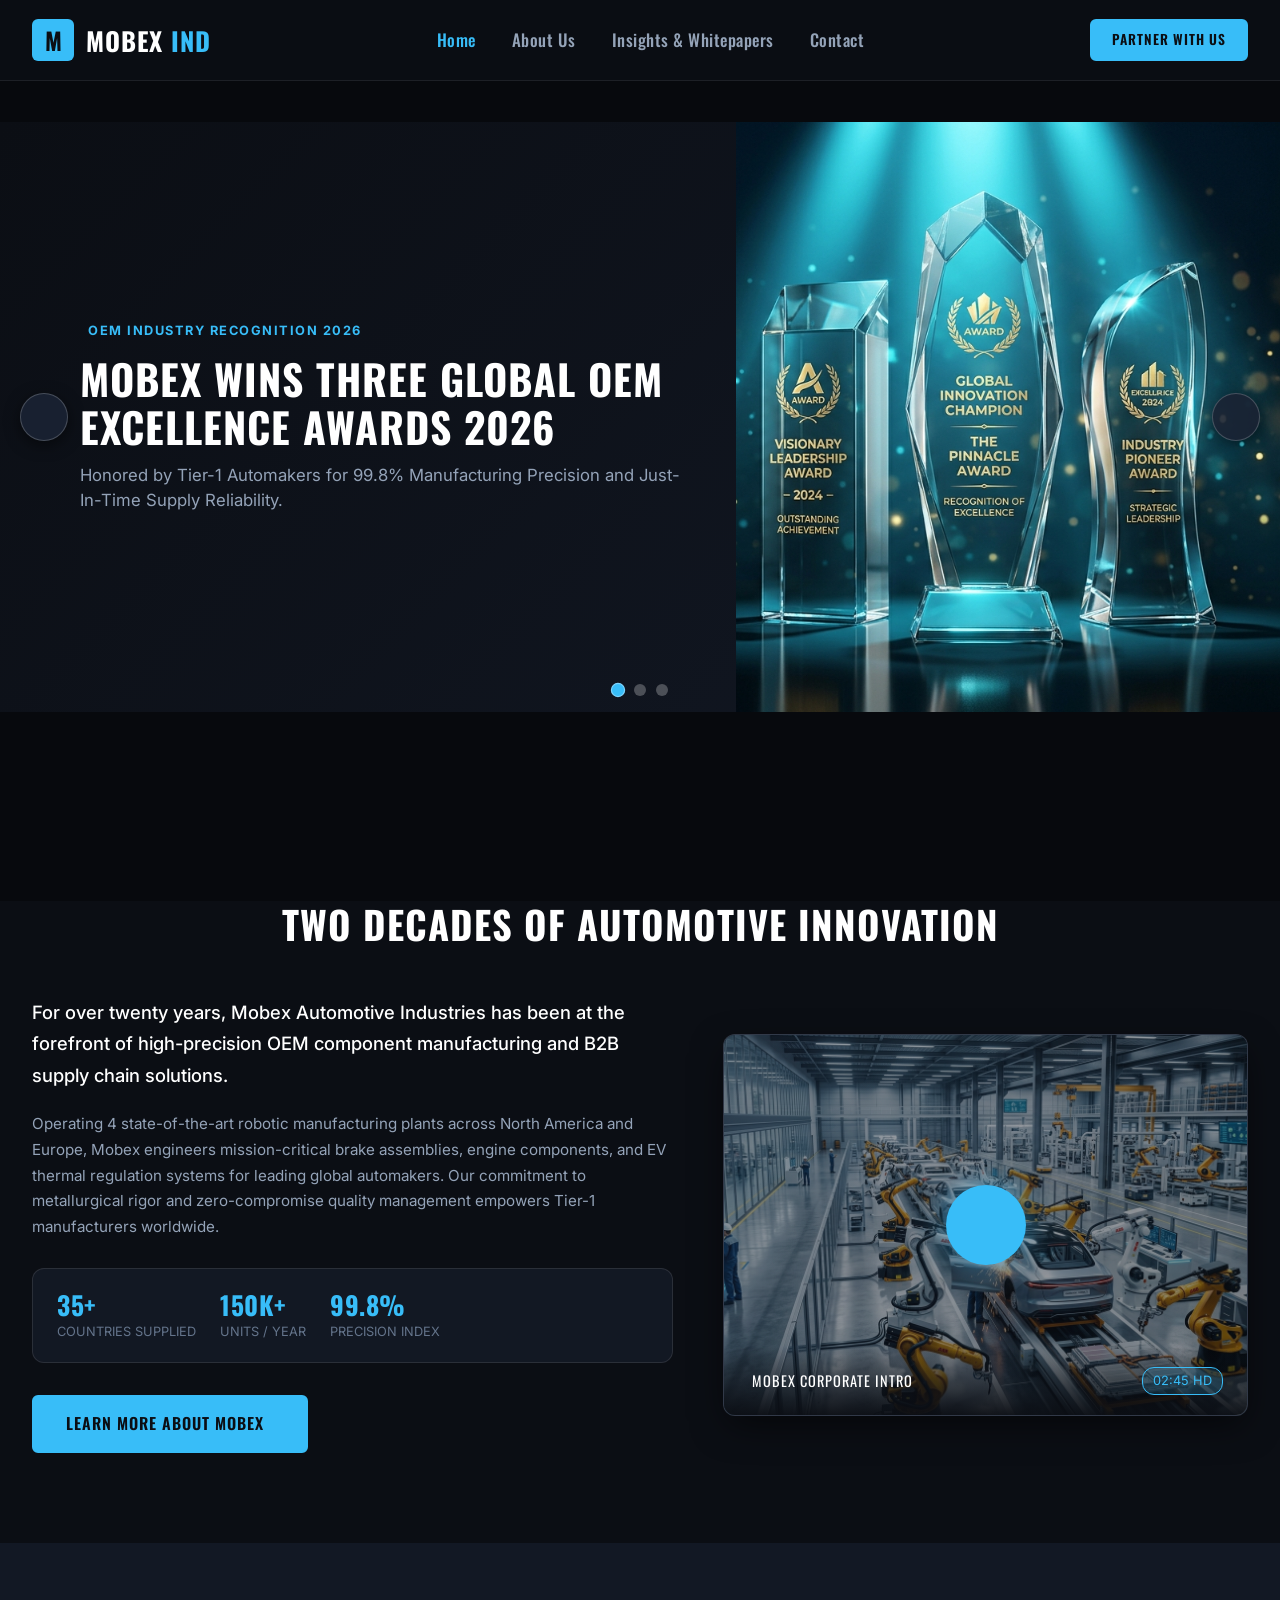
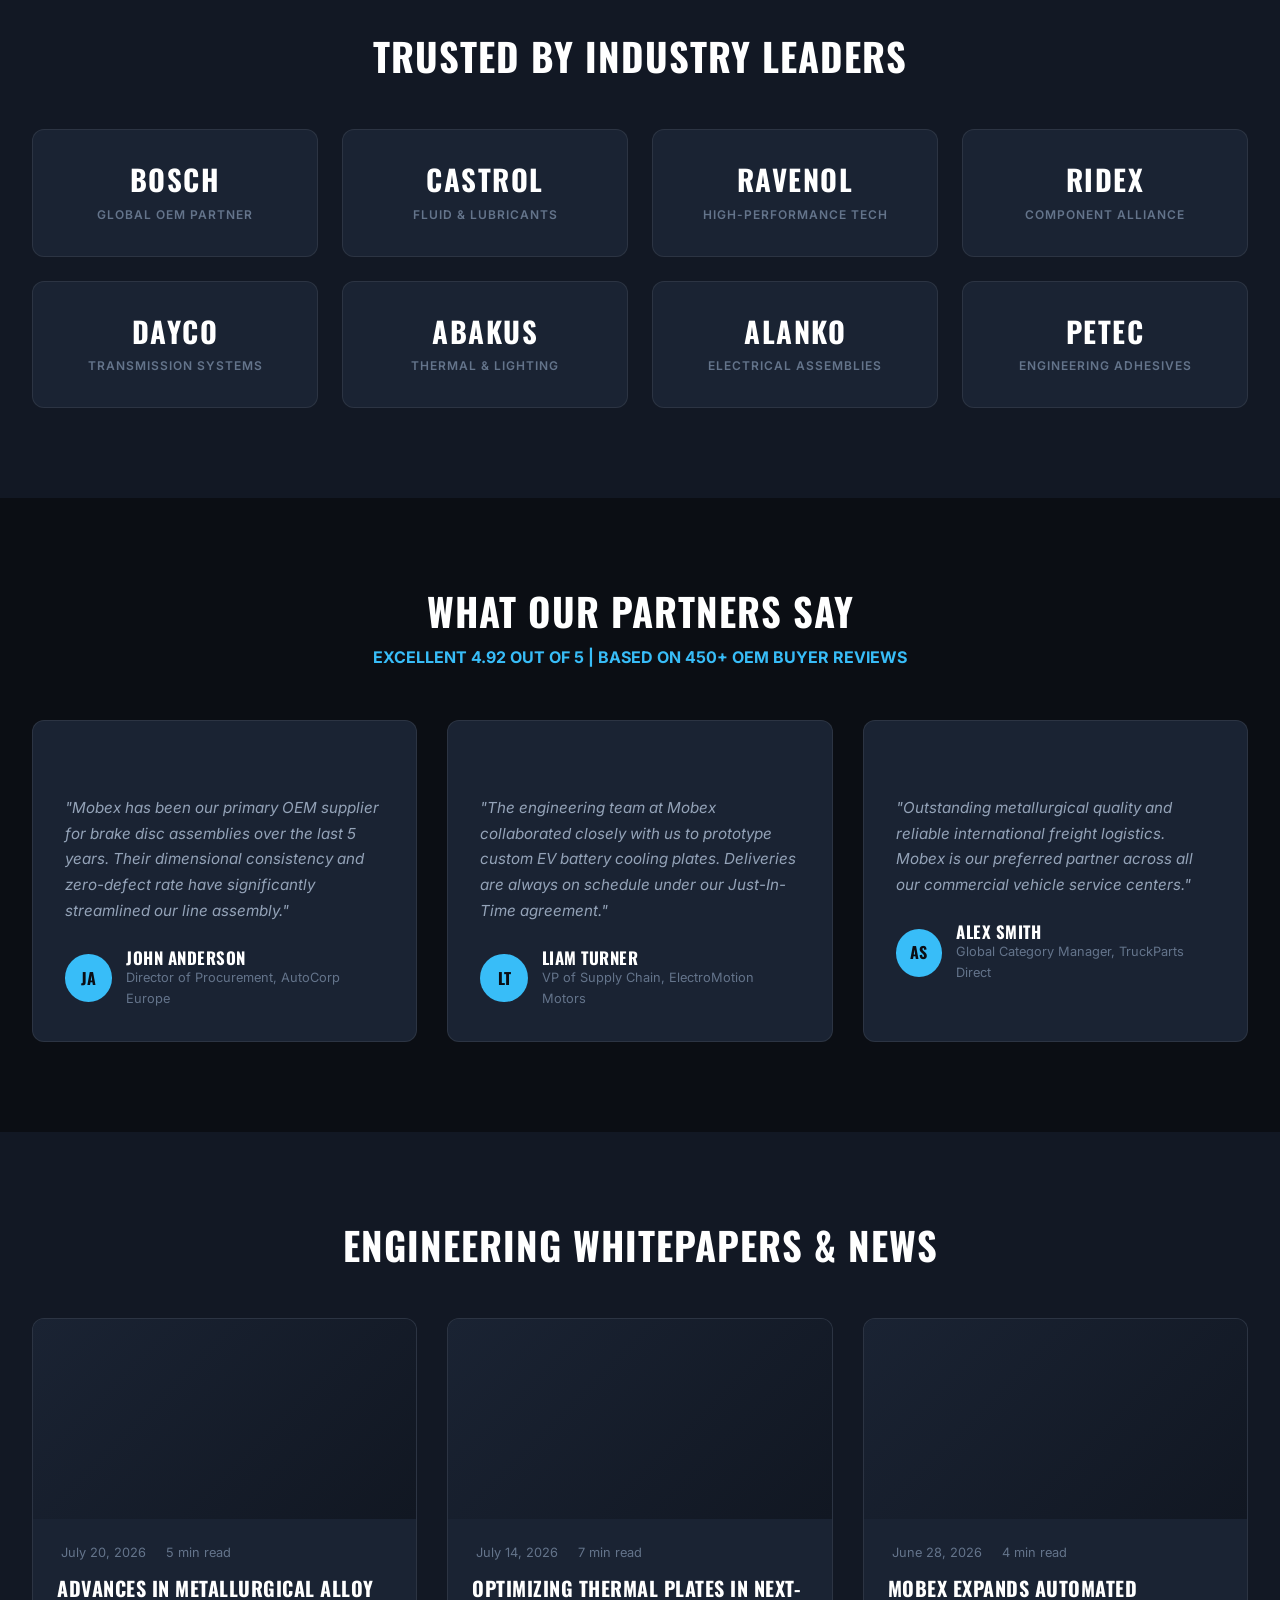
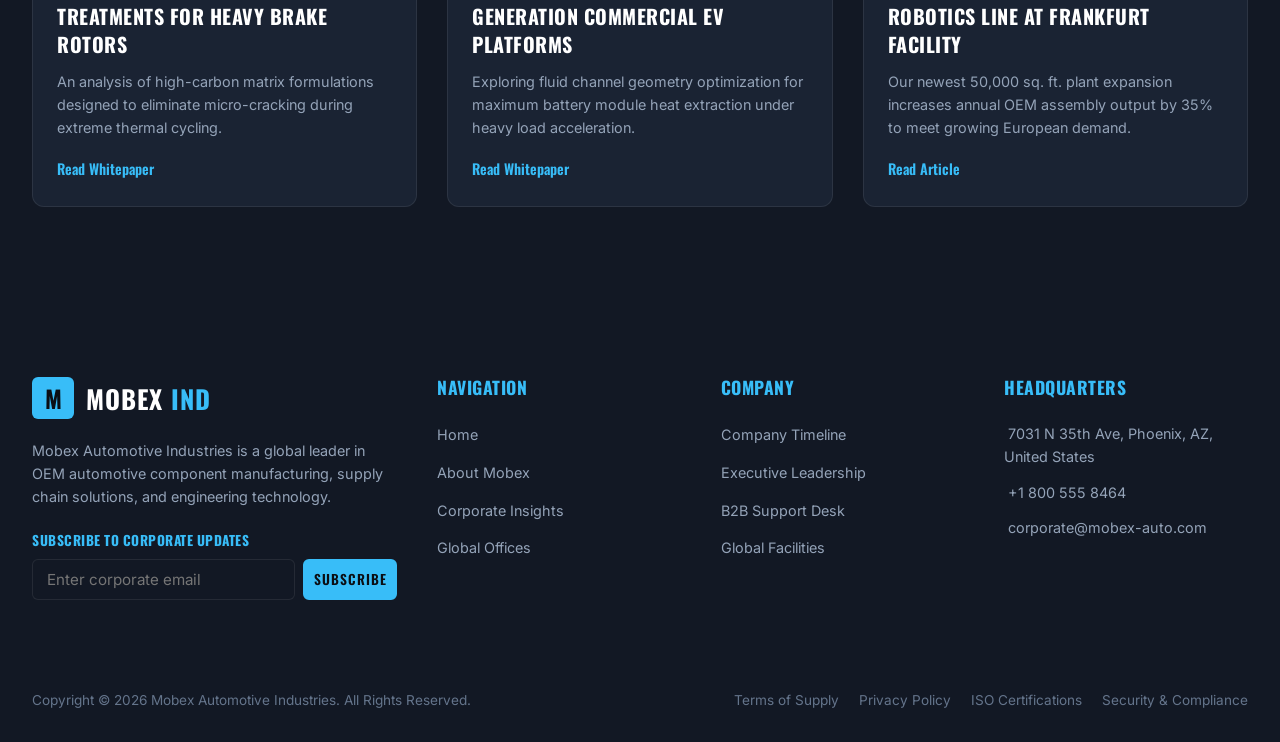
==== commit 199719f1: "Fix global layout root cause: separate page-banner from home-hero-slideshow" ====
--- a/index.html
+++ b/index.html
@@ -5,7 +5,7 @@
   <meta name="viewport" content="width=device-width, initial-scale=1.0">
   <title>Mobex Automotive Industries | Global OEM Auto Parts & Corporate Portfolio</title>
   <meta name="description" content="Mobex Automotive Industries is a premier manufacturer and B2B global distributor of OEM auto parts, brake assemblies, engine components, and thermal systems.">
-  <link rel="stylesheet" href="css/style.css?v=2026_v100">
+  <link rel="stylesheet" href="css/style.css?v=2026_v200">
   <link rel="stylesheet" href="https://cdnjs.cloudflare.com/ajax/libs/font-awesome/6.4.0/css/all.min.css">
 </head>
 <body>
@@ -62,7 +62,7 @@
     <!-- HERO SLIDESHOW SECTION (~15% SPACING ABOVE, ~30% SPACING BELOW) -->
     <!-- HERO FULL-WIDTH EDGE-TO-EDGE SLIDESHOW SECTION (20% TOP WS | 50% BANNER | 30% BOTTOM WS) -->
     <!-- HERO SECTION (15% TOP SPACER | 65% FULL-WIDTH BANNER SLIDESHOW | 20% BOTTOM SPACER) -->
-    <section class="hero-section">
+    <section class="home-hero-slideshow">
       <div class="hero-top-spacer"></div>
       
       <div class="hero-slider-fullwidth">
--- a/css/style.css
+++ b/css/style.css
@@ -1,6 +1,6 @@
 /* -------------------------------------------------------------------
- * MOBEX AUTOMOTIVE INDUSTRIES - MASTER CORPORATE DESIGN SYSTEM
- * DARK & SKY BLUE THEME (PRODUCTION AUDITED & STANDARDIZED)
+ * MOBEX AUTOMOTIVE INDUSTRIES - MASTER GLOBAL LAYOUT ARCHITECTURE
+ * DARK & SKY BLUE THEME (PRODUCTION SYSTEM AUDITED & STANDARDIZED)
  * ------------------------------------------------------------------- */
 
 @import url('https://fonts.googleapis.com/css2?family=Inter:wght@300;400;500;600;700&family=Oswald:wght@400;500;600;700&display=swap');
@@ -149,20 +149,23 @@
   color: var(--accent-gold);
 }
 
-/* Standardized Container & Layout System */
+/* -------------------------------------------------------------------
+ * MASTER CONTAINER & SECTION LAYOUT SYSTEM
+ * ------------------------------------------------------------------- */
 .container {
   max-width: var(--container-width);
   margin: 0 auto;
   padding: 0 32px;
+  width: 100%;
 }
 
 .section-padding {
-  padding: 100px 0;
+  padding: 90px 0;
 }
 
 .section-header {
   text-align: center;
-  margin-bottom: 54px;
+  margin-bottom: 50px;
   display: flex;
   flex-direction: column;
   align-items: center;
@@ -176,7 +179,7 @@
   color: var(--accent-gold);
   text-transform: uppercase;
   letter-spacing: 2.5px;
-  margin-bottom: 12px;
+  margin-bottom: 10px;
   display: block;
   text-align: center;
 }
@@ -190,7 +193,7 @@
   border: none !important;
 }
 
-/* Standardized Button Component */
+/* Button Component */
 .et-button {
   display: inline-flex;
   align-items: center;
@@ -420,10 +423,9 @@
 }
 
 /* -------------------------------------------------------------------
- * HERO SECTION (5% TOP WS | 72% BANNER | 23% BOTTOM WS)
- * ASYMMETRIC BANNER COMPOSITION (TEXT PANEL LEFT | 3D AWARDS RIGHT)
+ * HOME PAGE HERO SLIDESHOW (index.html ONLY)
  * ------------------------------------------------------------------- */
-.hero-section {
+.home-hero-slideshow {
   width: 100vw;
   max-width: 100%;
   height: calc(100vh - 80px);
@@ -609,7 +611,19 @@
   transform: scale(1.2);
 }
 
-/* Page Hero Banner (Secondary Pages) */
+/* -------------------------------------------------------------------
+ * SECONDARY PAGE BANNER (about.html, blog-post.html, contact.html)
+ * ------------------------------------------------------------------- */
+.page-banner {
+  width: 100%;
+  height: auto !important;
+  min-height: auto !important;
+  padding: 60px 0 50px;
+  background: var(--bg-secondary);
+  border-bottom: 1px solid var(--border-light);
+  text-align: center;
+}
+
 .hero-tag {
   display: inline-flex;
   align-items: center;
@@ -622,20 +636,21 @@
   font-size: 0.8rem;
   font-weight: 700;
   letter-spacing: 1.5px;
-  margin-bottom: 20px;
+  margin-bottom: 16px;
   text-transform: uppercase;
 }
 
 .hero-title {
   font-size: 2.8rem;
   font-weight: 700;
-  margin-bottom: 16px;
+  margin-bottom: 14px;
 }
 
 .hero-description {
   font-size: 1.05rem;
   color: var(--text-muted);
-  max-width: 700px;
+  max-width: 750px;
+  margin: 0 auto;
   line-height: 1.7;
 }
 
@@ -1419,7 +1434,13 @@
     padding: 0 20px;
   }
   .section-padding {
-    padding: 70px 0;
+    padding: 60px 0;
+  }
+  .page-banner {
+    padding: 40px 0 30px;
+  }
+  .hero-title {
+    font-size: 2rem;
   }
   .section-title {
     font-size: 1.8rem;
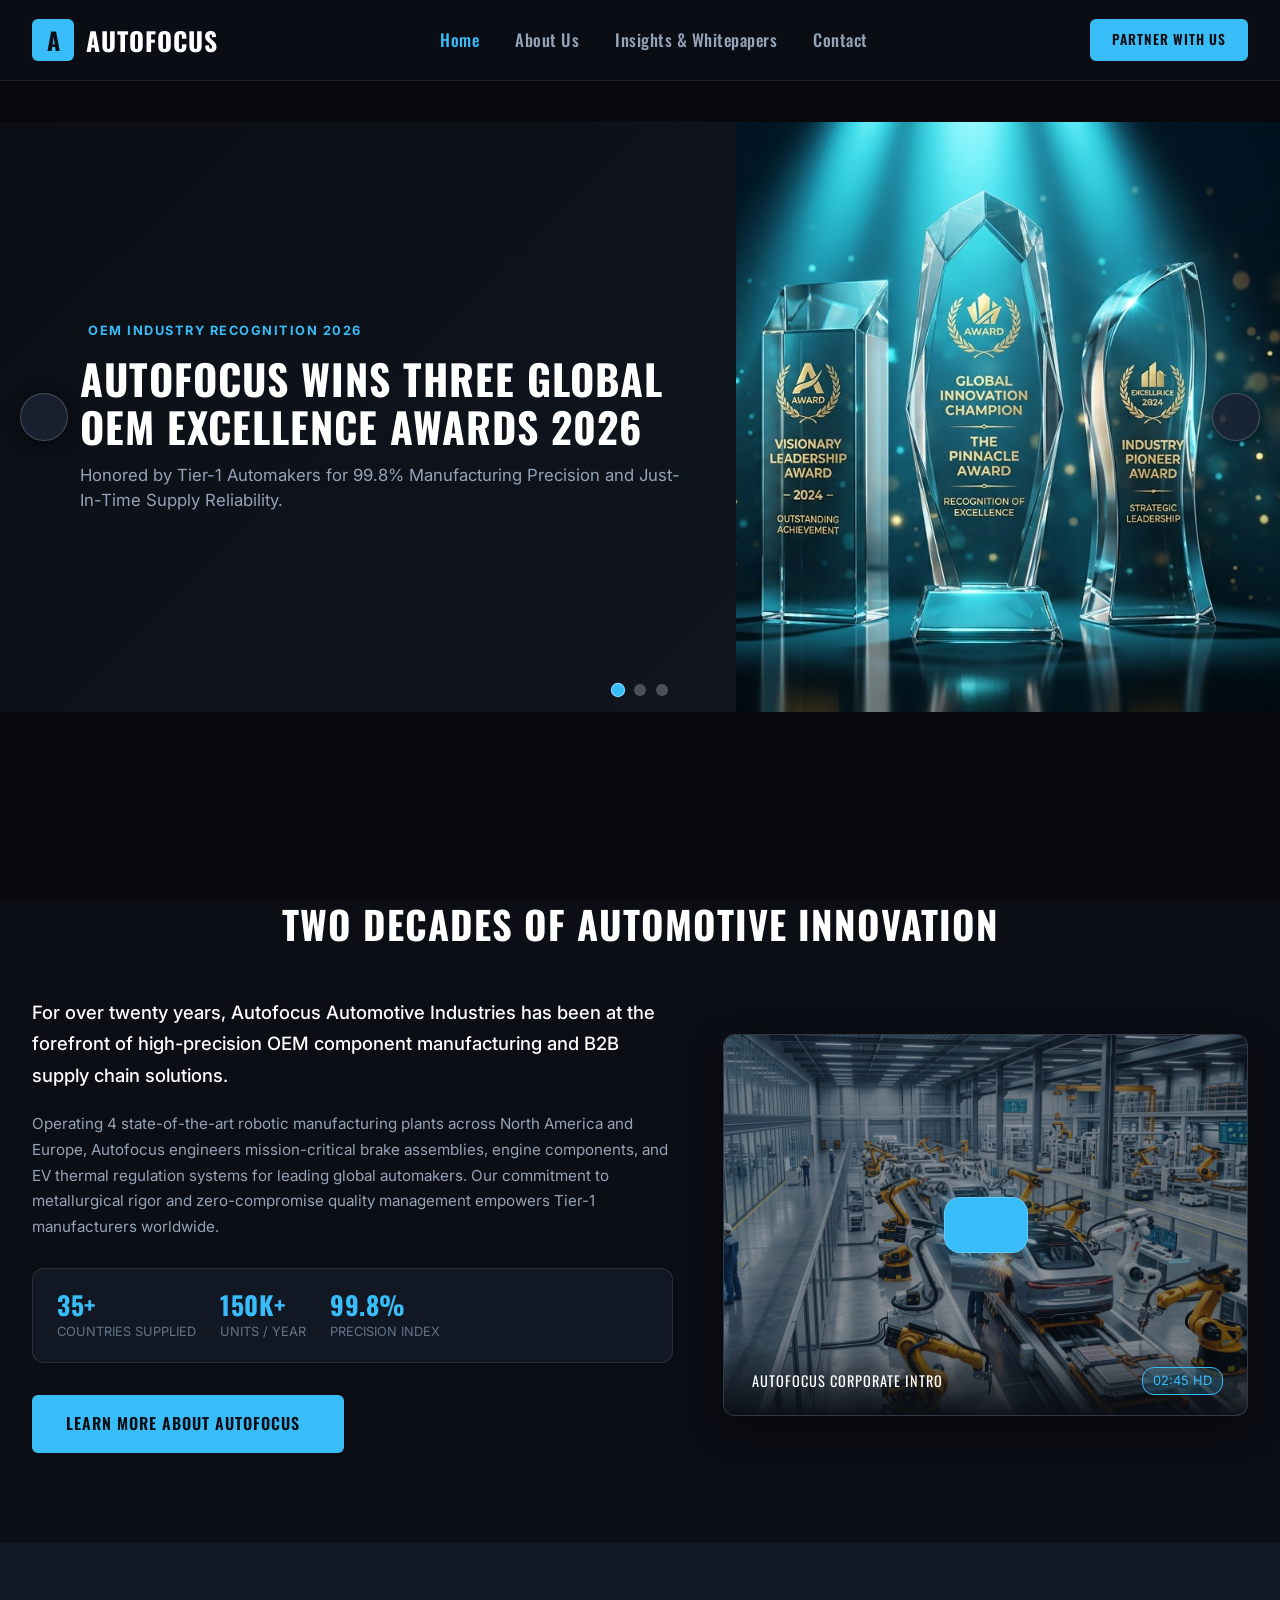
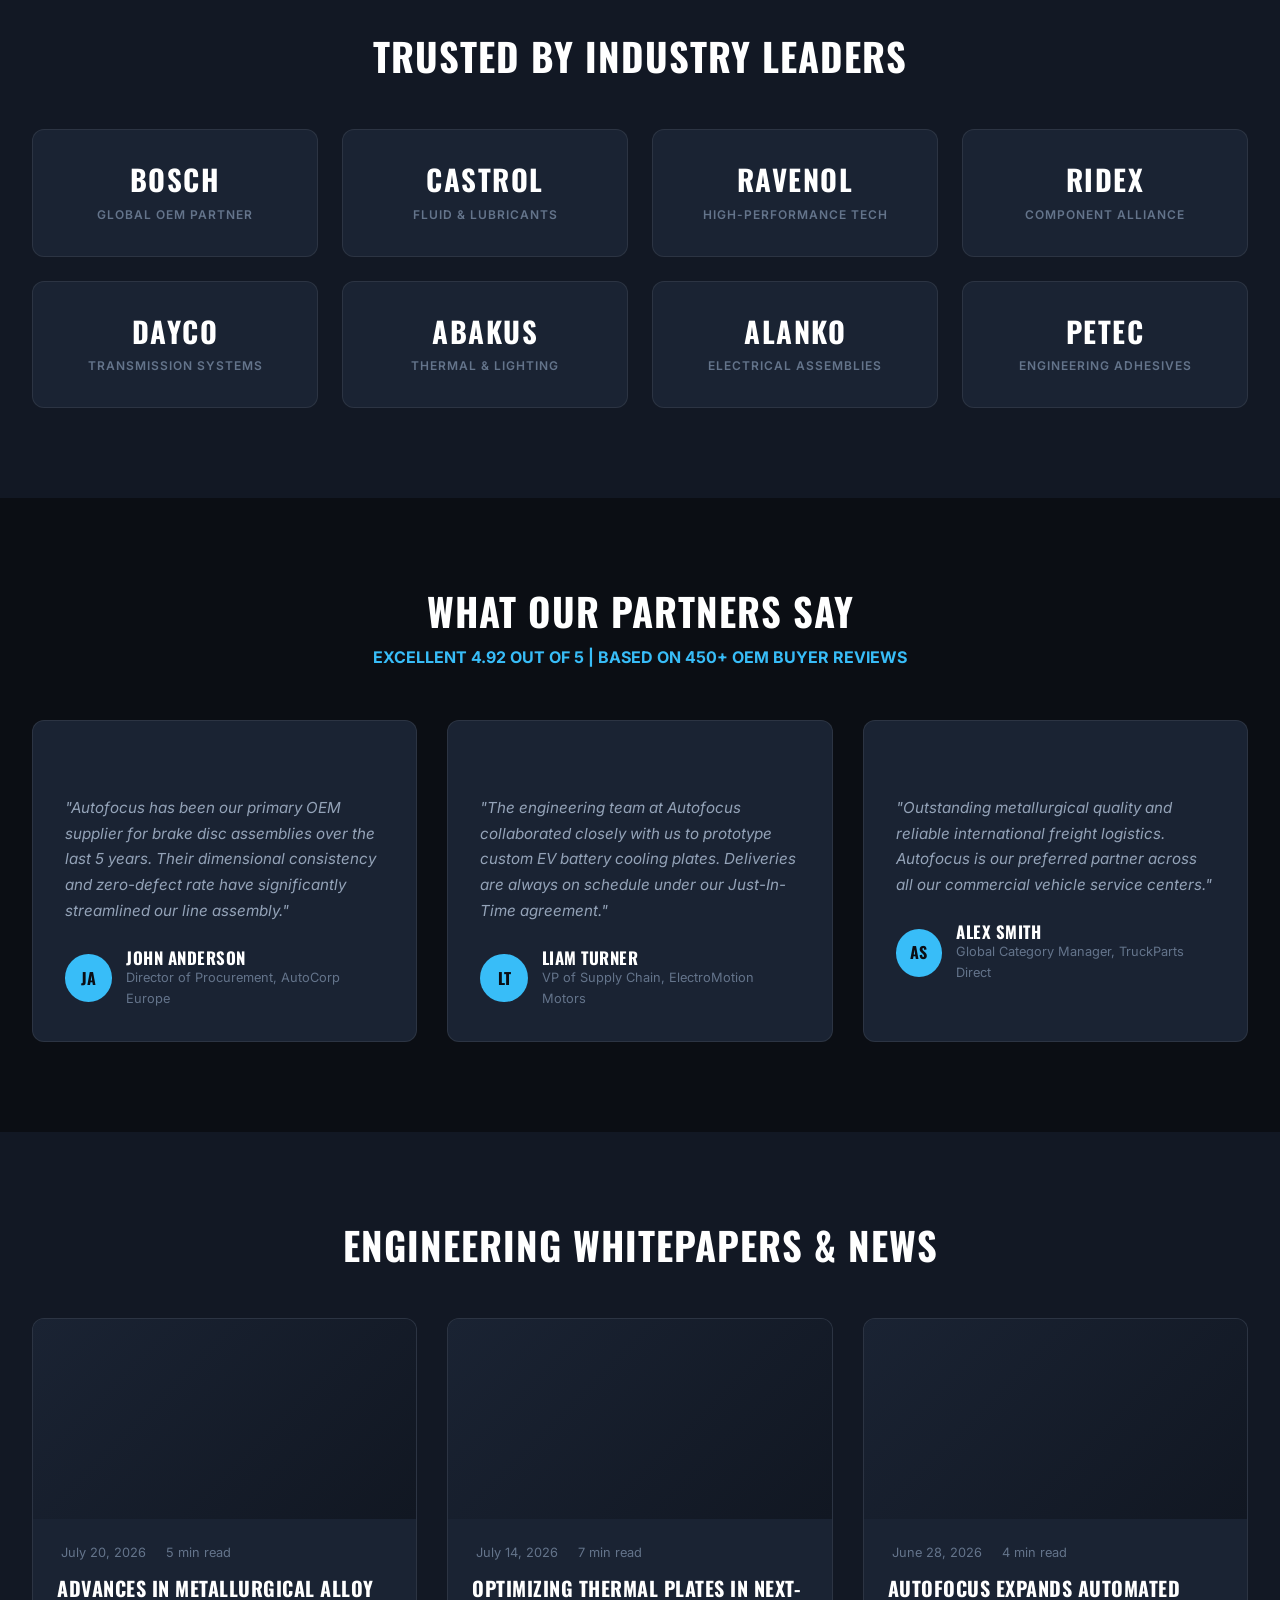
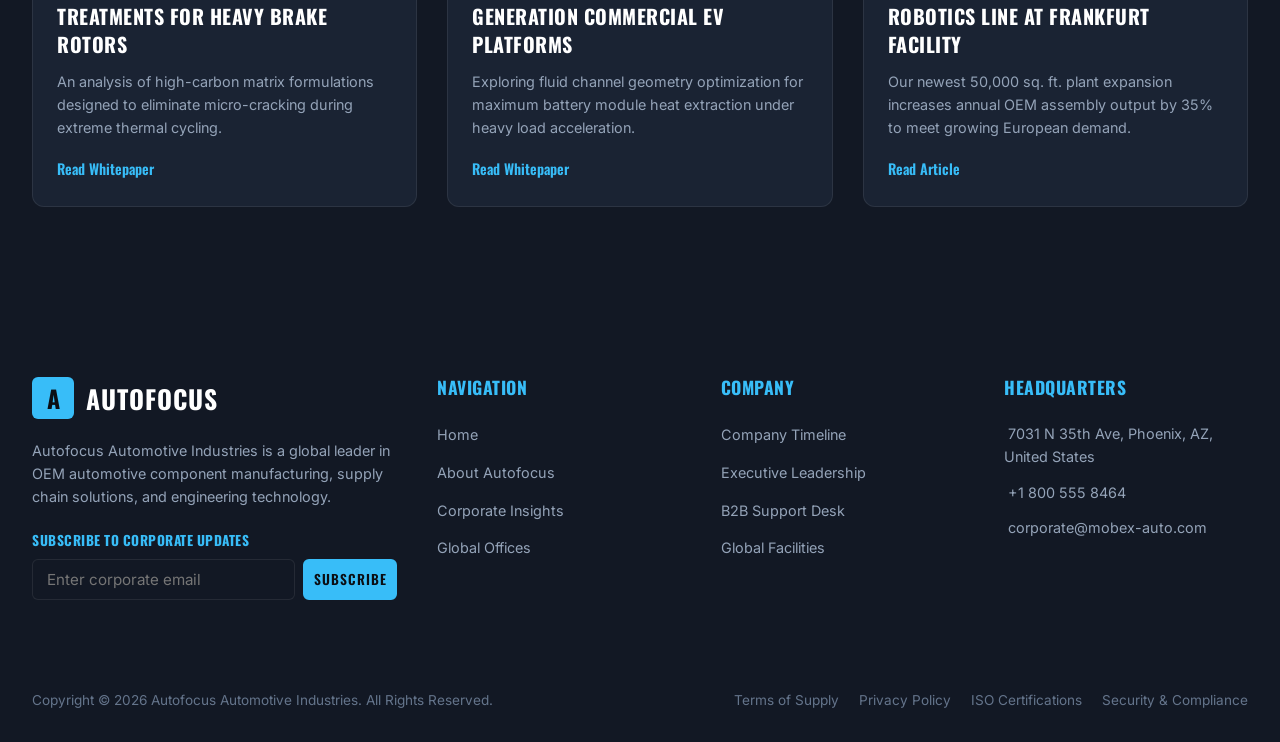
==== commit bde8d107: "Rebrand to Autofocus & update section 2 YouTube-style play button" ====
--- a/index.html
+++ b/index.html
@@ -3,9 +3,9 @@
 <head>
   <meta charset="UTF-8">
   <meta name="viewport" content="width=device-width, initial-scale=1.0">
-  <title>Mobex Automotive Industries | Global OEM Auto Parts & Corporate Portfolio</title>
-  <meta name="description" content="Mobex Automotive Industries is a premier manufacturer and B2B global distributor of OEM auto parts, brake assemblies, engine components, and thermal systems.">
-  <link rel="stylesheet" href="css/style.css?v=2026_v200">
+  <title>Autofocus Automotive Industries | Global OEM Auto Parts & Corporate Portfolio</title>
+  <meta name="description" content="Autofocus Automotive Industries is a premier manufacturer and B2B global distributor of OEM auto parts, brake assemblies, engine components, and thermal systems.">
+  <link rel="stylesheet" href="css/style.css?v=2026_v400">
   <link rel="stylesheet" href="https://cdnjs.cloudflare.com/ajax/libs/font-awesome/6.4.0/css/all.min.css">
 </head>
 <body>
@@ -14,8 +14,8 @@
   <header class="main-header">
     <div class="container header-inner">
       <a href="index.html" class="brand-logo">
-        <div class="logo-icon">M</div>
-        <div class="logo-text">MOBEX <span>IND</span></div>
+        <div class="logo-icon">A</div>
+        <div class="logo-text">AUTOFOCUS</div>
       </a>
       
       <nav class="nav-menu">
@@ -41,8 +41,8 @@
     <div>
       <div class="drawer-header">
         <div class="brand-logo">
-          <div class="logo-icon">M</div>
-          <div class="logo-text">MOBEX <span>IND</span></div>
+          <div class="logo-icon">A</div>
+          <div class="logo-text">AUTOFOCUS</div>
         </div>
         <button class="drawer-close" id="drawer-close-btn" aria-label="Close Drawer"><i class="fa-solid fa-xmark"></i></button>
       </div>
@@ -71,11 +71,11 @@
           <div class="hero-banner-inner">
             <div class="hero-text-panel">
               <div class="hero-panel-badge"><i class="fa-solid fa-trophy"></i> OEM INDUSTRY RECOGNITION 2026</div>
-              <h1 class="hero-headline">MOBEX WINS THREE GLOBAL OEM EXCELLENCE AWARDS 2026</h1>
+              <h1 class="hero-headline">AUTOFOCUS WINS THREE GLOBAL OEM EXCELLENCE AWARDS 2026</h1>
               <p class="hero-subtext">Honored by Tier-1 Automakers for 99.8% Manufacturing Precision and Just-In-Time Supply Reliability.</p>
             </div>
             <div class="hero-visual-panel">
-              <img src="images/hero_banner_awards_3d.jpg" alt="Mobex Global OEM Awards 2026" class="hero-banner-img">
+              <img src="images/hero_banner_awards_3d.jpg" alt="Autofocus Global OEM Awards 2026" class="hero-banner-img">
             </div>
           </div>
         </div>
@@ -89,7 +89,7 @@
               <p class="hero-subtext">Pioneering Cryogenic Alloy Metallurgy and High-Carbon Matrix Component Engineering.</p>
             </div>
             <div class="hero-visual-panel">
-              <img src="images/hero_banner_iso_certificate.jpg" alt="Mobex ISO 9001 and IATF Certification" class="hero-banner-img">
+              <img src="images/hero_banner_iso_certificate.jpg" alt="Autofocus ISO 9001 and IATF Certification" class="hero-banner-img">
             </div>
           </div>
         </div>
@@ -103,7 +103,7 @@
               <p class="hero-subtext">Advanced Micro-Channel Aluminum Cooling Plates Engineered for High-Capacity Fast Charging.</p>
             </div>
             <div class="hero-visual-panel">
-              <img src="images/hero_banner_ev_tech.jpg" alt="Mobex Commercial EV Thermal Systems" class="hero-banner-img">
+              <img src="images/hero_banner_ev_tech.jpg" alt="Autofocus Commercial EV Thermal Systems" class="hero-banner-img">
             </div>
           </div>
         </div>
@@ -122,7 +122,7 @@
       <div class="hero-bottom-spacer"></div>
     </section>
 
-    <!-- SECTION 2: ABOUT MOBEX (SINGLE HEADING + 2 CONTAINERS: TEXT & VIDEO) -->
+    <!-- SECTION 2: ABOUT AUTOFOCUS (SINGLE HEADING + 2 CONTAINERS: TEXT & VIDEO) -->
     <section class="section-padding" style="padding-top: 0;">
       <div class="container">
         <!-- Section Header with Single Heading (No Subtitle, No Underline Line) -->
@@ -133,9 +133,9 @@
         <div class="about-dual-grid">
           <!-- Left Container: Corporate Text -->
           <div class="about-text-container">
-            <p class="about-intro-lead">For over twenty years, Mobex Automotive Industries has been at the forefront of high-precision OEM component manufacturing and B2B supply chain solutions.</p>
+            <p class="about-intro-lead">For over twenty years, Autofocus Automotive Industries has been at the forefront of high-precision OEM component manufacturing and B2B supply chain solutions.</p>
             
-            <p class="about-intro-body">Operating 4 state-of-the-art robotic manufacturing plants across North America and Europe, Mobex engineers mission-critical brake assemblies, engine components, and EV thermal regulation systems for leading global automakers. Our commitment to metallurgical rigor and zero-compromise quality management empowers Tier-1 manufacturers worldwide.</p>
+            <p class="about-intro-body">Operating 4 state-of-the-art robotic manufacturing plants across North America and Europe, Autofocus engineers mission-critical brake assemblies, engine components, and EV thermal regulation systems for leading global automakers. Our commitment to metallurgical rigor and zero-compromise quality management empowers Tier-1 manufacturers worldwide.</p>
             
             <div class="about-metrics-ribbon">
               <div class="metric-pill">
@@ -153,7 +153,7 @@
             </div>
 
             <div>
-              <a href="about.html" class="et-button">Learn More About Mobex <i class="fa-solid fa-arrow-right"></i></a>
+              <a href="about.html" class="et-button">Learn More About Autofocus <i class="fa-solid fa-arrow-right"></i></a>
             </div>
           </div>
 
@@ -161,12 +161,12 @@
           <div>
             <div class="about-video-container" id="company-video-wrapper">
               <div class="video-poster-wrapper">
-                <img src="images/hero_slide_1.jpg" alt="Mobex Corporate Manufacturing Plant Video" class="video-bg-image">
+                <img src="images/hero_slide_1.jpg" alt="Autofocus Corporate Manufacturing Plant Video" class="video-bg-image">
                 <div class="video-play-btn" id="company-video-play-btn" aria-label="Play Corporate Intro Video">
                   <i class="fa-solid fa-play"></i>
                 </div>
                 <div class="video-info-overlay">
-                  <div class="video-badge"><i class="fa-solid fa-film highlight"></i> MOBEX CORPORATE INTRO</div>
+                  <div class="video-badge"><i class="fa-solid fa-film highlight"></i> AUTOFOCUS CORPORATE INTRO</div>
                   <div class="video-duration">02:45 HD</div>
                 </div>
               </div>
@@ -234,7 +234,7 @@
             <div class="testimonial-rating">
               <i class="fa-solid fa-star"></i><i class="fa-solid fa-star"></i><i class="fa-solid fa-star"></i><i class="fa-solid fa-star"></i><i class="fa-solid fa-star"></i>
             </div>
-            <p class="testimonial-text">"Mobex has been our primary OEM supplier for brake disc assemblies over the last 5 years. Their dimensional consistency and zero-defect rate have significantly streamlined our line assembly."</p>
+            <p class="testimonial-text">"Autofocus has been our primary OEM supplier for brake disc assemblies over the last 5 years. Their dimensional consistency and zero-defect rate have significantly streamlined our line assembly."</p>
             <div class="testimonial-author">
               <div class="author-avatar">JA</div>
               <div class="author-info">
@@ -248,7 +248,7 @@
             <div class="testimonial-rating">
               <i class="fa-solid fa-star"></i><i class="fa-solid fa-star"></i><i class="fa-solid fa-star"></i><i class="fa-solid fa-star"></i><i class="fa-solid fa-star"></i>
             </div>
-            <p class="testimonial-text">"The engineering team at Mobex collaborated closely with us to prototype custom EV battery cooling plates. Deliveries are always on schedule under our Just-In-Time agreement."</p>
+            <p class="testimonial-text">"The engineering team at Autofocus collaborated closely with us to prototype custom EV battery cooling plates. Deliveries are always on schedule under our Just-In-Time agreement."</p>
             <div class="testimonial-author">
               <div class="author-avatar">LT</div>
               <div class="author-info">
@@ -262,7 +262,7 @@
             <div class="testimonial-rating">
               <i class="fa-solid fa-star"></i><i class="fa-solid fa-star"></i><i class="fa-solid fa-star"></i><i class="fa-solid fa-star"></i><i class="fa-solid fa-star"></i>
             </div>
-            <p class="testimonial-text">"Outstanding metallurgical quality and reliable international freight logistics. Mobex is our preferred partner across all our commercial vehicle service centers."</p>
+            <p class="testimonial-text">"Outstanding metallurgical quality and reliable international freight logistics. Autofocus is our preferred partner across all our commercial vehicle service centers."</p>
             <div class="testimonial-author">
               <div class="author-avatar">AS</div>
               <div class="author-info">
@@ -316,7 +316,7 @@
                 <span><i class="fa-regular fa-calendar"></i> June 28, 2026</span>
                 <span><i class="fa-regular fa-clock"></i> 4 min read</span>
               </div>
-              <h3 class="blog-title">Mobex Expands Automated Robotics Line at Frankfurt Facility</h3>
+              <h3 class="blog-title">Autofocus Expands Automated Robotics Line at Frankfurt Facility</h3>
               <p class="blog-excerpt">Our newest 50,000 sq. ft. plant expansion increases annual OEM assembly output by 35% to meet growing European demand.</p>
               <a href="blog-post.html" class="read-more-link">Read Article <i class="fa-solid fa-chevron-right"></i></a>
             </div>
@@ -333,10 +333,10 @@
         <!-- Col 1 -->
         <div>
           <div class="brand-logo" style="margin-bottom: 20px;">
-            <div class="logo-icon">M</div>
-            <div class="logo-text">MOBEX <span>IND</span></div>
-          </div>
-          <p style="color: var(--text-muted); font-size: 0.9rem; margin-bottom: 24px; line-height: 1.6;">Mobex Automotive Industries is a global leader in OEM automotive component manufacturing, supply chain solutions, and engineering technology.</p>
+            <div class="logo-icon">A</div>
+            <div class="logo-text">AUTOFOCUS</div>
+          </div>
+          <p style="color: var(--text-muted); font-size: 0.9rem; margin-bottom: 24px; line-height: 1.6;">Autofocus Automotive Industries is a global leader in OEM automotive component manufacturing, supply chain solutions, and engineering technology.</p>
           
           <!-- Newsletter Form -->
           <div style="margin-top: 20px;">
@@ -356,7 +356,7 @@
           <h4>Navigation</h4>
           <ul class="footer-links">
             <li><a href="index.html">Home</a></li>
-            <li><a href="about.html">About Mobex</a></li>
+            <li><a href="about.html">About Autofocus</a></li>
             <li><a href="blog-post.html">Corporate Insights</a></li>
             <li><a href="contact.html">Global Offices</a></li>
           </ul>
@@ -383,7 +383,7 @@
       </div>
 
       <div class="footer-bottom">
-        <p>Copyright © 2026 Mobex Automotive Industries. All Rights Reserved.</p>
+        <p>Copyright © 2026 Autofocus Automotive Industries. All Rights Reserved.</p>
         <div style="display: flex; gap: 20px;">
           <a href="#">Terms of Supply</a>
           <a href="#">Privacy Policy</a>
--- a/css/style.css
+++ b/css/style.css
@@ -1,5 +1,5 @@
 /* -------------------------------------------------------------------
- * MOBEX AUTOMOTIVE INDUSTRIES - MASTER GLOBAL LAYOUT ARCHITECTURE
+ * AUTOFOCUS AUTOMOTIVE INDUSTRIES - MASTER GLOBAL LAYOUT ARCHITECTURE
  * DARK & SKY BLUE THEME (PRODUCTION SYSTEM AUDITED & STANDARDIZED)
  * ------------------------------------------------------------------- */
 
@@ -737,22 +737,7 @@
   transform: scale(1.05);
 }
 
-.video-play-btn {
-  position: relative;
-  z-index: 10;
-  width: 80px;
-  height: 80px;
-  background: var(--accent-gold);
-  color: #0B0E14;
-  border-radius: 50%;
-  display: flex;
-  align-items: center;
-  justify-content: center;
-  font-size: 2rem;
-  cursor: pointer;
-  box-shadow: 0 0 30px rgba(56, 189, 248, 0.5);
-  transition: all var(--transition-normal);
-}
+
 
 .video-play-btn:hover {
   transform: scale(1.1);
@@ -1482,3 +1467,337 @@
     padding-bottom: 60px;
   }
 }
+
+/* ===================================================================
+ * COMPREHENSIVE AUDITED MOBILE & TABLET RESPONSIVE ENGINE (DARK THEME)
+ * =================================================================== */
+
+@media (max-width: 1024px) {
+  .container {
+    padding: 0 24px;
+  }
+  .header-inner {
+    height: 72px;
+  }
+  .nav-menu {
+    gap: 24px;
+  }
+  .hero-headline {
+    font-size: 2.2rem;
+  }
+  .about-dual-grid, .single-post-grid, .contact-grid {
+    grid-template-columns: 1fr;
+    gap: 36px;
+  }
+  .brand-grid-4col, .icon-box-grid, .team-grid {
+    grid-template-columns: repeat(2, 1fr);
+    gap: 20px;
+  }
+  .testimonials-grid, .blog-grid {
+    grid-template-columns: repeat(2, 1fr);
+    gap: 20px;
+  }
+  .footer-grid {
+    grid-template-columns: 1fr 1fr;
+    gap: 30px;
+  }
+}
+
+@media (max-width: 768px) {
+  html, body {
+    width: 100vw;
+    max-width: 100%;
+    overflow-x: hidden !important;
+  }
+
+  .container {
+    width: 100% !important;
+    max-width: 100% !important;
+    padding: 0 16px !important;
+    box-sizing: border-box !important;
+  }
+
+  .section-padding {
+    padding: 48px 0 !important;
+  }
+
+  /* Header & Navigation */
+  .main-header {
+    height: 64px;
+  }
+
+  .header-inner {
+    height: 64px !important;
+    padding: 0 16px !important;
+  }
+
+  .logo-icon {
+    width: 36px !important;
+    height: 36px !important;
+    font-size: 1.25rem !important;
+  }
+
+  .logo-text {
+    font-size: 1.3rem !important;
+  }
+
+  .nav-menu, .header-actions {
+    display: none !important;
+  }
+
+  .mobile-menu-toggle {
+    display: flex !important;
+    align-items: center;
+    justify-content: center;
+    width: 40px;
+    height: 40px;
+    border-radius: var(--radius-sm);
+    background: rgba(56, 189, 248, 0.12);
+    color: var(--accent-gold);
+    border: 1px solid var(--accent-gold);
+    font-size: 1.4rem;
+  }
+
+  /* Home Hero Slideshow Mobile */
+  .home-hero-slideshow {
+    height: auto !important;
+    min-height: auto !important;
+    flex: none !important;
+    display: block !important;
+  }
+
+  .hero-top-spacer, .hero-bottom-spacer {
+    display: none !important;
+  }
+
+  .hero-slider-fullwidth {
+    height: auto !important;
+    flex: none !important;
+  }
+
+  .hero-banner-inner {
+    grid-template-columns: 1fr !important;
+    display: flex !important;
+    flex-direction: column !important;
+  }
+
+  .hero-text-panel {
+    padding: 32px 16px 24px !important;
+    text-align: center !important;
+    align-items: center !important;
+  }
+
+  .hero-headline {
+    font-size: 1.45rem !important;
+    line-height: 1.25 !important;
+    margin-bottom: 10px !important;
+    text-align: center !important;
+  }
+
+  .hero-subtext {
+    font-size: 0.85rem !important;
+    line-height: 1.45 !important;
+    text-align: center !important;
+  }
+
+  .hero-visual-panel {
+    width: 100% !important;
+    height: 220px !important;
+    min-height: 220px !important;
+    max-height: 220px !important;
+  }
+
+  .hero-slider-fullwidth .hero-nav-arrow {
+    display: none !important;
+  }
+
+  /* Secondary Page Banners */
+  .page-banner {
+    padding: 36px 16px 28px !important;
+    text-align: center !important;
+  }
+
+  .hero-tag {
+    font-size: 0.75rem !important;
+    padding: 4px 12px !important;
+    margin-bottom: 10px !important;
+  }
+
+  .hero-title {
+    font-size: 1.6rem !important;
+    line-height: 1.25 !important;
+    margin-bottom: 10px !important;
+  }
+
+  .hero-description {
+    font-size: 0.85rem !important;
+    line-height: 1.5 !important;
+  }
+
+  .section-title {
+    font-size: 1.6rem !important;
+  }
+
+  .section-subtitle {
+    font-size: 0.75rem !important;
+    letter-spacing: 1.5px !important;
+  }
+
+  .section-header {
+    margin-bottom: 32px !important;
+  }
+
+  /* Grids & Cards */
+  .brand-grid-4col {
+    grid-template-columns: 1fr 1fr !important;
+    gap: 12px !important;
+  }
+
+  .brand-logo-card {
+    padding: 20px 10px !important;
+  }
+
+  .brand-name {
+    font-size: 1.25rem !important;
+  }
+
+  .icon-box-grid, .team-grid, .testimonials-grid, .blog-grid {
+    grid-template-columns: 1fr !important;
+    gap: 16px !important;
+  }
+
+  .et-icon-box {
+    padding: 24px 18px !important;
+  }
+
+  .person-photo-placeholder {
+    height: 200px !important;
+  }
+
+  /* About & Video */
+  .about-metrics-ribbon {
+    flex-direction: column !important;
+    gap: 14px !important;
+    padding: 16px !important;
+    text-align: center !important;
+  }
+
+  .video-poster-wrapper {
+    height: 220px !important;
+  }
+
+  
+
+  /* Timeline Mobile */
+  .timeline-container::before {
+    left: 16px !important;
+    transform: none !important;
+  }
+
+  .timeline-item {
+    width: 100% !important;
+    left: 0 !important;
+    padding-left: 44px !important;
+    padding-right: 0 !important;
+    text-align: left !important;
+    margin-bottom: 28px !important;
+  }
+
+  .timeline-item.left .timeline-node, .timeline-item.right .timeline-node {
+    left: 6px !important;
+    right: auto !important;
+  }
+
+  /* Forms & Buttons */
+  .contact-grid {
+    grid-template-columns: 1fr !important;
+    gap: 28px !important;
+  }
+
+  .post-article {
+    padding: 20px 16px !important;
+  }
+
+  .inquiry-box {
+    padding: 24px 16px !important;
+  }
+
+  .form-input, .form-textarea, .form-select {
+    padding: 12px 14px !important;
+    font-size: 0.9rem !important;
+    width: 100% !important;
+    box-sizing: border-box !important;
+  }
+
+  .et-button {
+    width: 100% !important;
+    text-align: center !important;
+    justify-content: center !important;
+    padding: 14px 20px !important;
+  }
+
+  /* Footer Mobile */
+  .et-footer {
+    padding: 40px 0 80px !important;
+  }
+
+  .footer-grid {
+    grid-template-columns: 1fr !important;
+    gap: 28px !important;
+    text-align: center !important;
+  }
+
+  .footer-bottom {
+    flex-direction: column !important;
+    text-align: center !important;
+    gap: 10px !important;
+  }
+
+  /* Mobile Sticky Bottom Dock */
+  .sticky-dashboard {
+    display: flex !important;
+    position: fixed !important;
+    bottom: 0 !important;
+    left: 0 !important;
+    width: 100% !important;
+    height: 56px !important;
+    background: var(--bg-card) !important;
+    border-top: 1px solid var(--border-light) !important;
+    z-index: 2000 !important;
+    align-items: center !important;
+    justify-content: space-around !important;
+  }
+
+  body {
+    padding-bottom: 56px !important;
+  }
+}
+
+/* YouTube-Style Blue Play Button Component */
+.video-play-btn {
+  position: relative;
+  z-index: 10;
+  width: 84px;
+  height: 56px;
+  background: var(--accent-gold);
+  color: #FFFFFF;
+  border-radius: 16px;
+  display: flex;
+  align-items: center;
+  justify-content: center;
+  font-size: 1.6rem;
+  cursor: pointer;
+  box-shadow: 0 4px 20px rgba(56, 189, 248, 0.4);
+  transition: all var(--transition-normal);
+  border: 1px solid rgba(255, 255, 255, 0.2);
+}
+
+.video-play-btn i {
+  margin-left: 4px; /* Optical center alignment for play triangle */
+}
+
+.video-play-btn:hover {
+  transform: scale(1.1);
+  background: var(--accent-gold-bright);
+  box-shadow: 0 0 30px rgba(56, 189, 248, 0.6);
+}
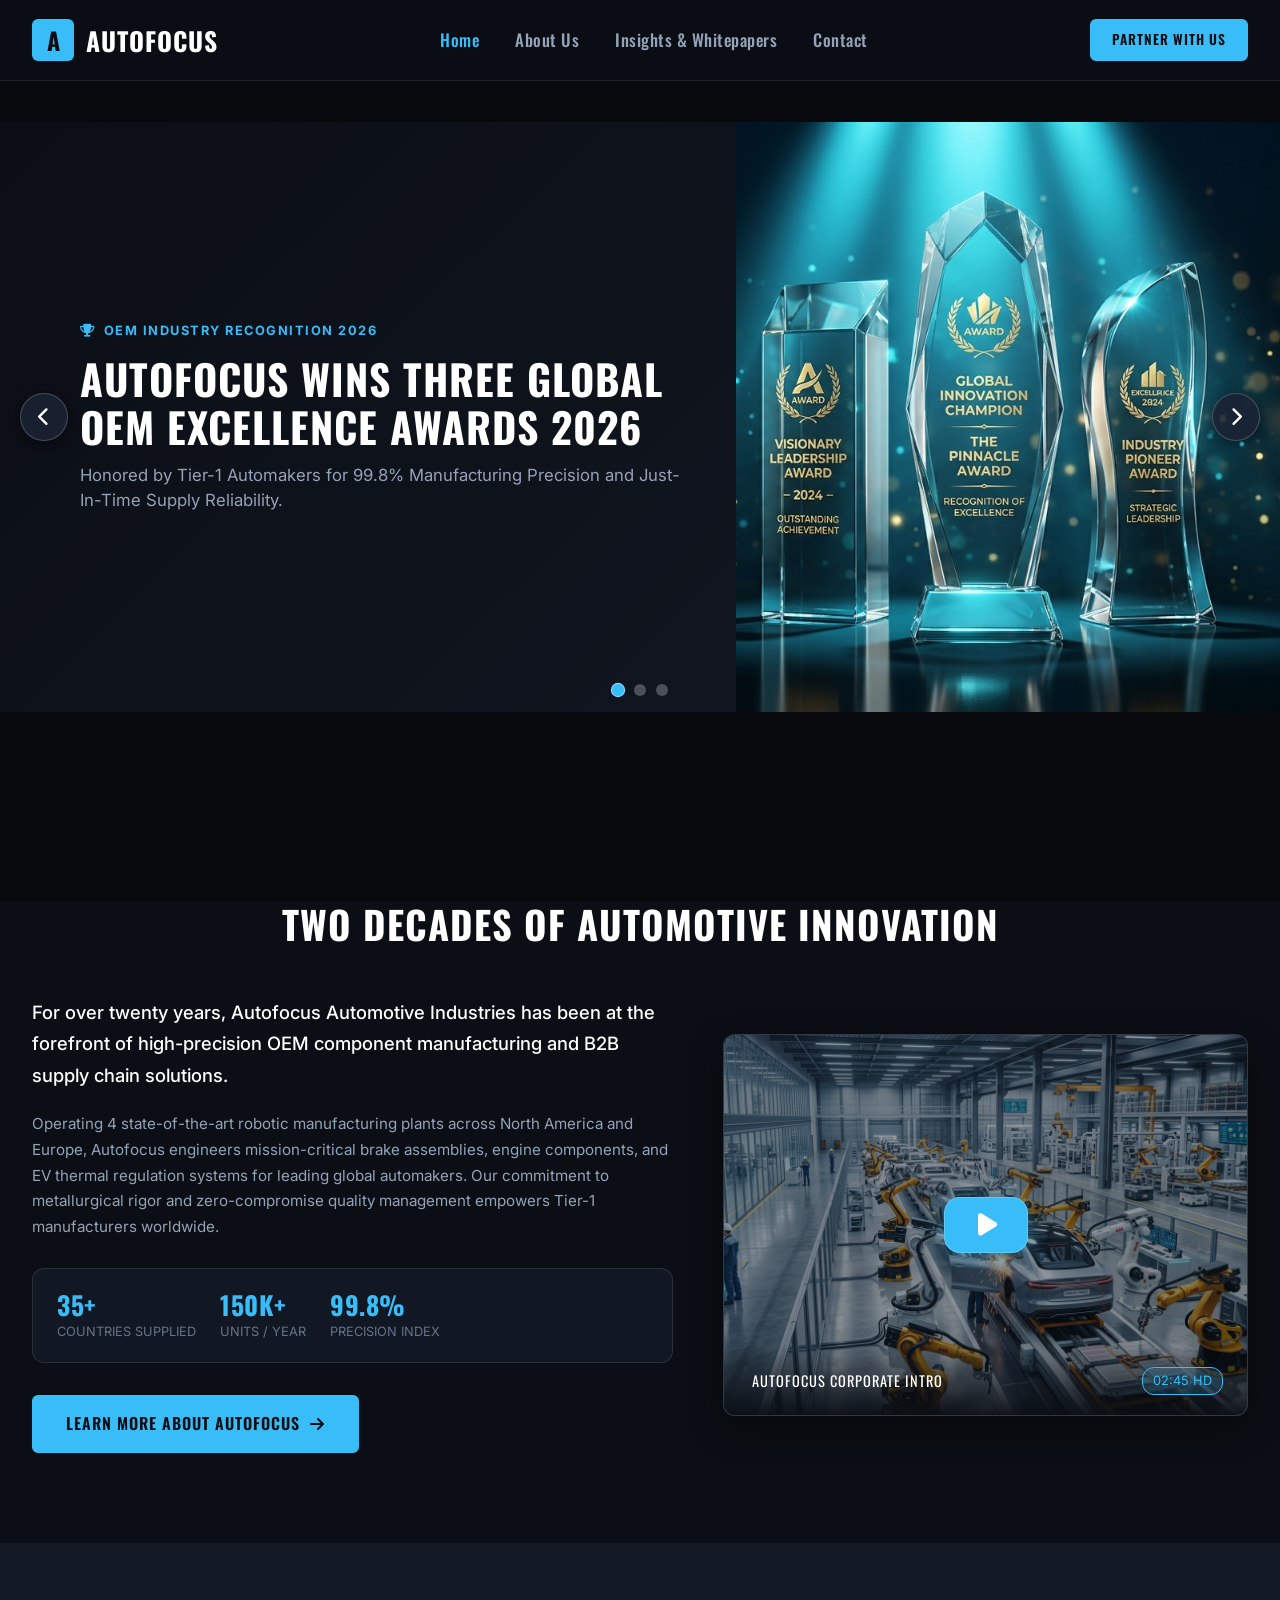
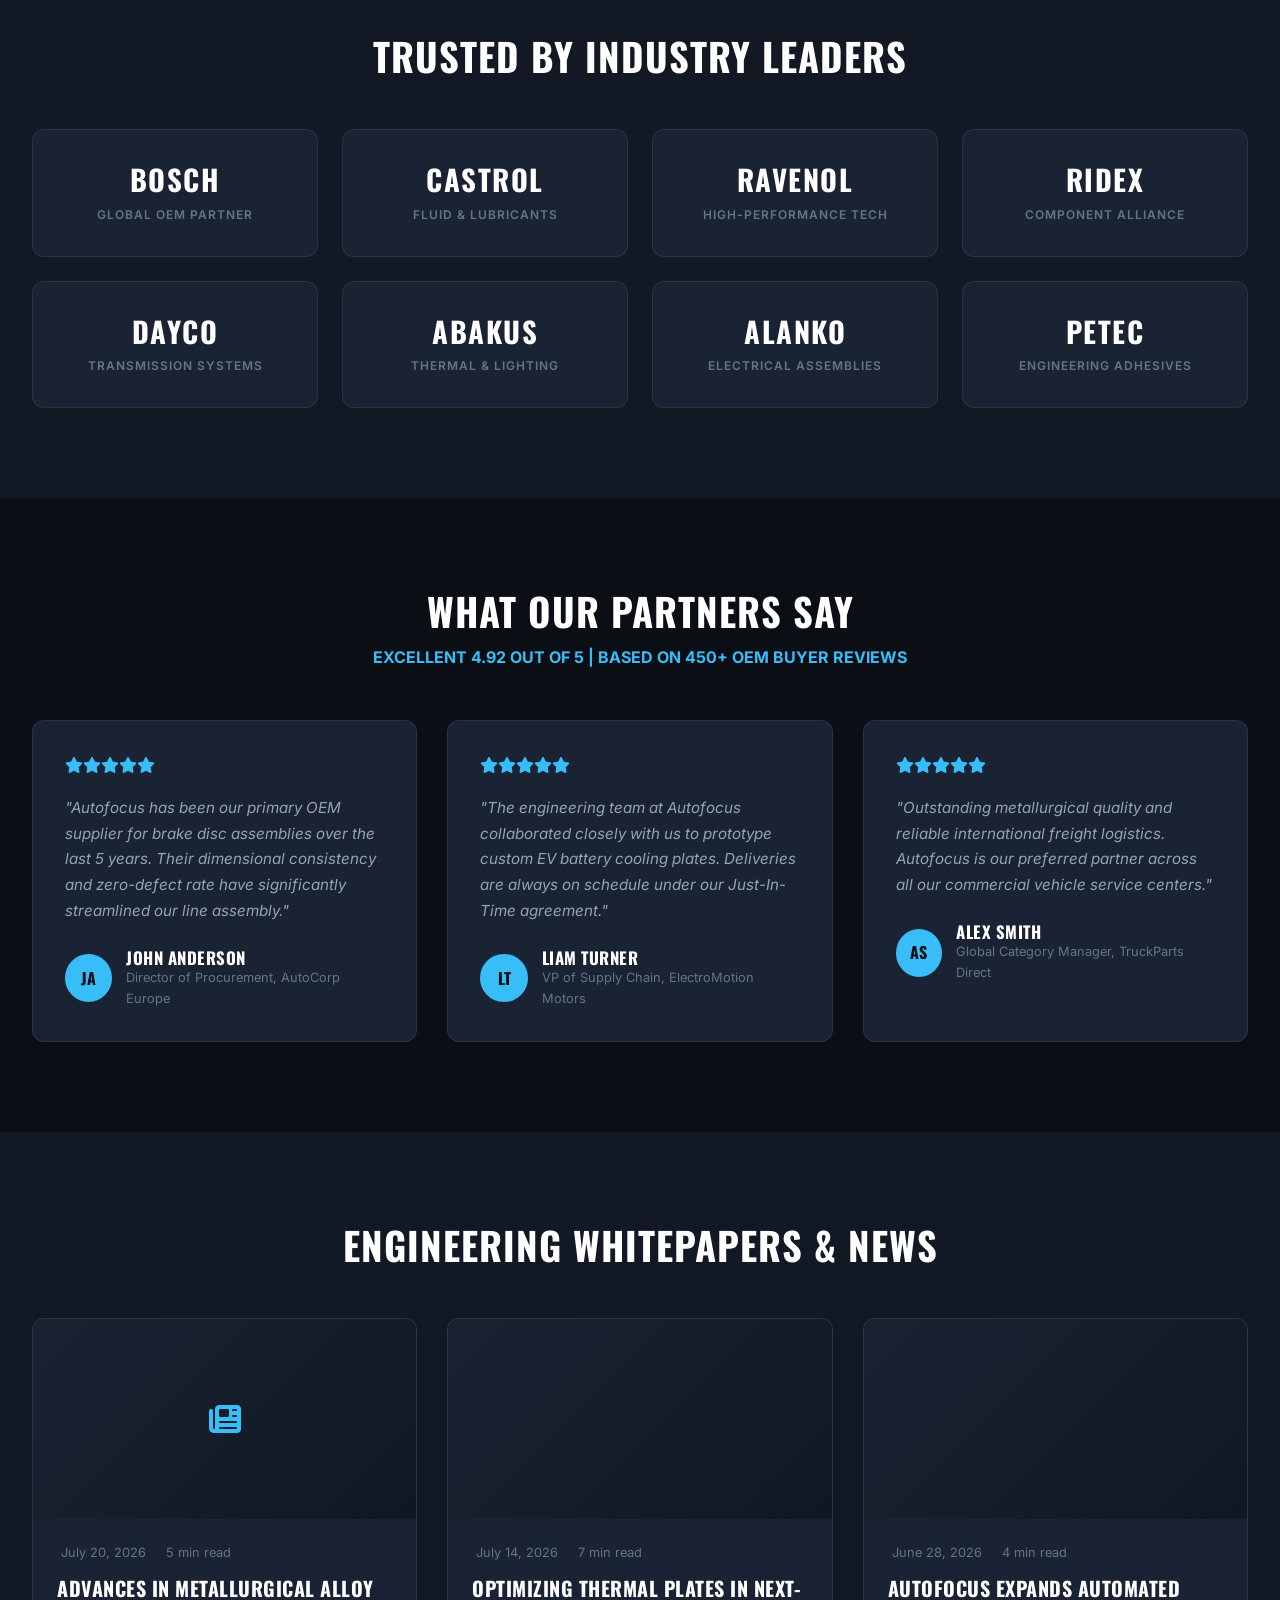
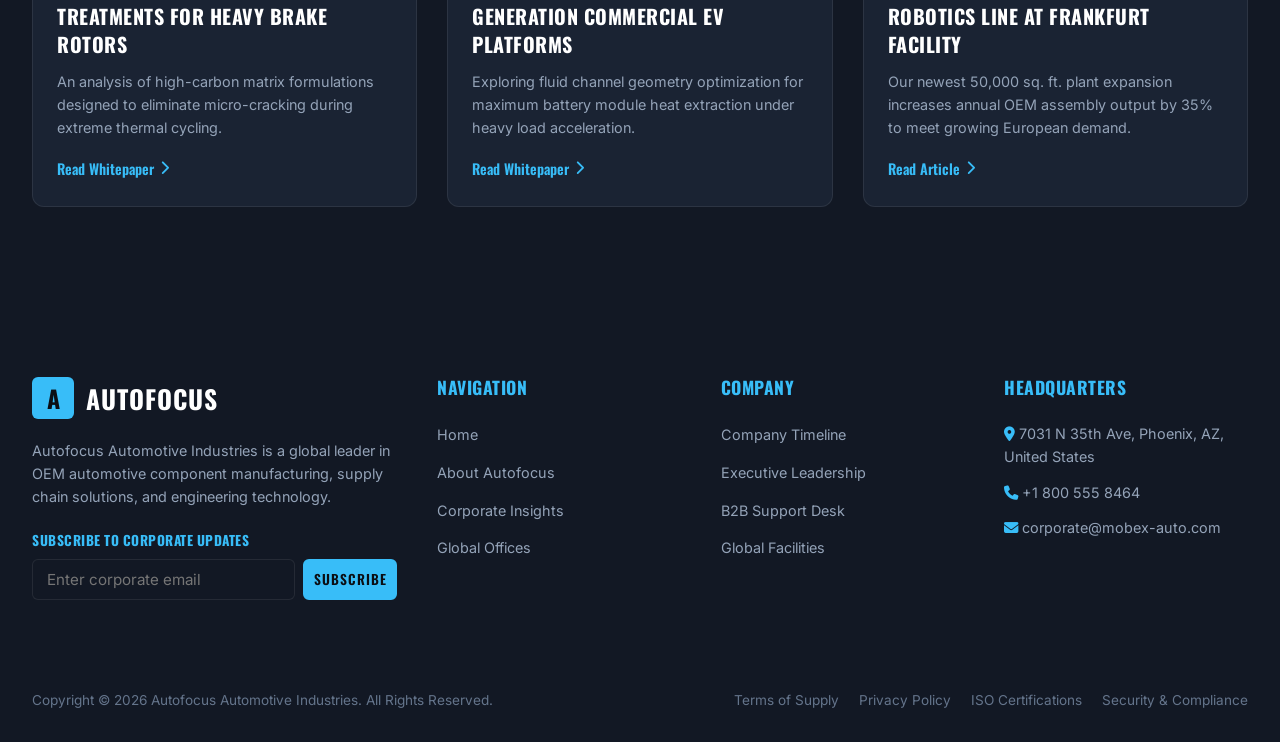
==== commit eaeceb99: "Restore FontAwesome icons by removing global *:before content:none rule" ====
--- a/index.html
+++ b/index.html
@@ -5,7 +5,7 @@
   <meta name="viewport" content="width=device-width, initial-scale=1.0">
   <title>Autofocus Automotive Industries | Global OEM Auto Parts & Corporate Portfolio</title>
   <meta name="description" content="Autofocus Automotive Industries is a premier manufacturer and B2B global distributor of OEM auto parts, brake assemblies, engine components, and thermal systems.">
-  <link rel="stylesheet" href="css/style.css?v=2026_v400">
+  <link rel="stylesheet" href="css/style.css?v=2026_v500">
   <link rel="stylesheet" href="https://cdnjs.cloudflare.com/ajax/libs/font-awesome/6.4.0/css/all.min.css">
 </head>
 <body>
--- a/css/style.css
+++ b/css/style.css
@@ -113,7 +113,7 @@
 }
 
 /* Global Pseudo-Element Line Removal */
-*:before, *:after,
+
 h1:before, h1:after,
 h2:before, h2:after,
 h3:before, h3:after,
@@ -1801,3 +1801,34 @@
   background: var(--accent-gold-bright);
   box-shadow: 0 0 30px rgba(56, 189, 248, 0.6);
 }
+
+/* ===================================================================
+ * FONTAWESOME ICON RESTORATION ENGINE
+ * (RESTORES ::before & ::after PSEUDO-ELEMENTS FOR FONTAWESOME ICONS)
+ * =================================================================== */
+.fa, .fas, .far, .fab, .fa-solid, .fa-regular, .fa-brands,
+[class^="fa-"]::before, [class*=" fa-"]::before,
+[class^="fa-"]::after, [class*=" fa-"]::after {
+  content: initial !important;
+  display: inline-block !important;
+  width: auto !important;
+  height: auto !important;
+  font-family: "Font Awesome 6 Free", "Font Awesome 6 Brands" !important;
+}
+
+.fa-play::before { content: "\f04b" !important; }
+.fa-trophy::before { content: "\f091" !important; }
+.fa-award::before { content: "\f559" !important; }
+.fa-bolt::before { content: "\f0e7" !important; }
+.fa-chevron-left::before { content: "\f053" !important; }
+.fa-chevron-right::before { content: "\f054" !important; }
+.fa-bars::before { content: "\f0c9" !important; }
+.fa-xmark::before { content: "\f00d" !important; }
+.fa-house::before { content: "\f015" !important; }
+.fa-building::before { content: "\f19c" !important; }
+.fa-newspaper::before { content: "\f1ea" !important; }
+.fa-envelope::before { content: "\f0e0" !important; }
+.fa-phone::before { content: "\f095" !important; }
+.fa-location-dot::before { content: "\f3c5" !important; }
+.fa-star::before { content: "\f005" !important; }
+.fa-arrow-right::before { content: "\f061" !important; }
